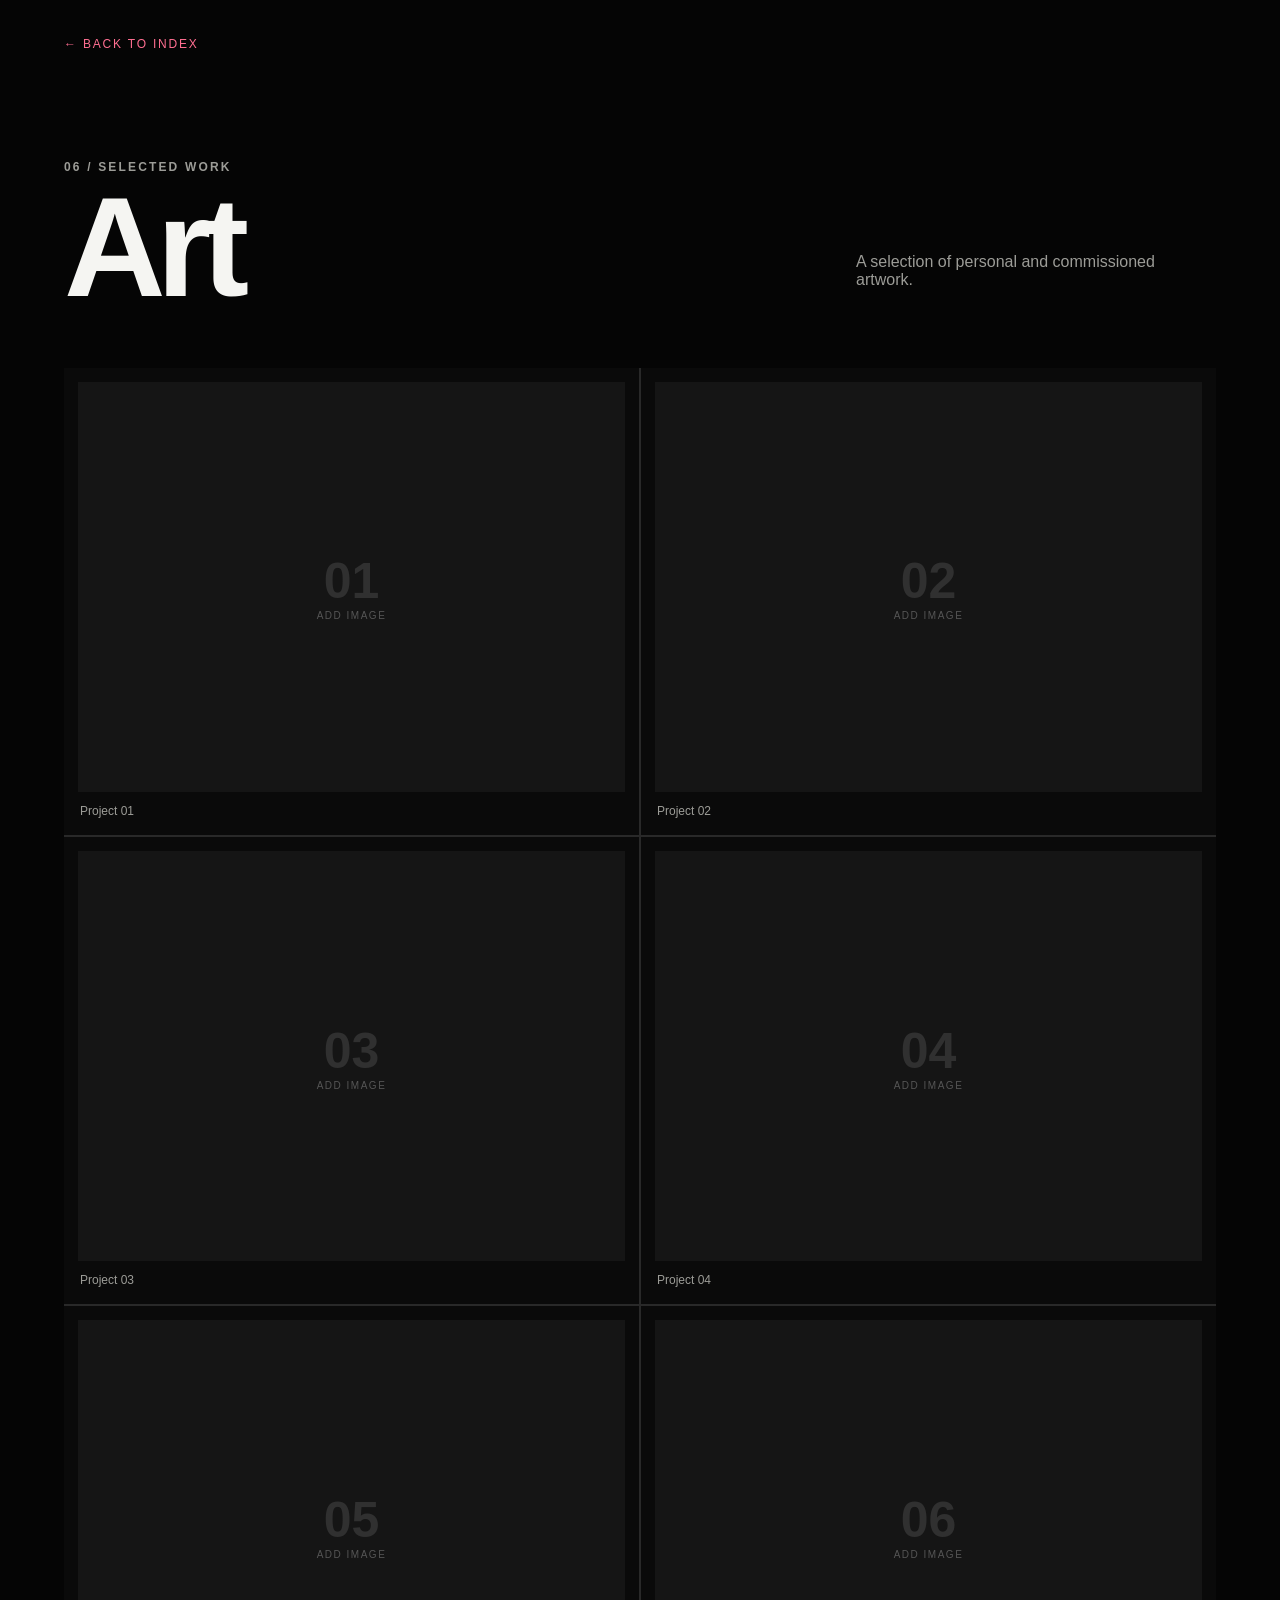
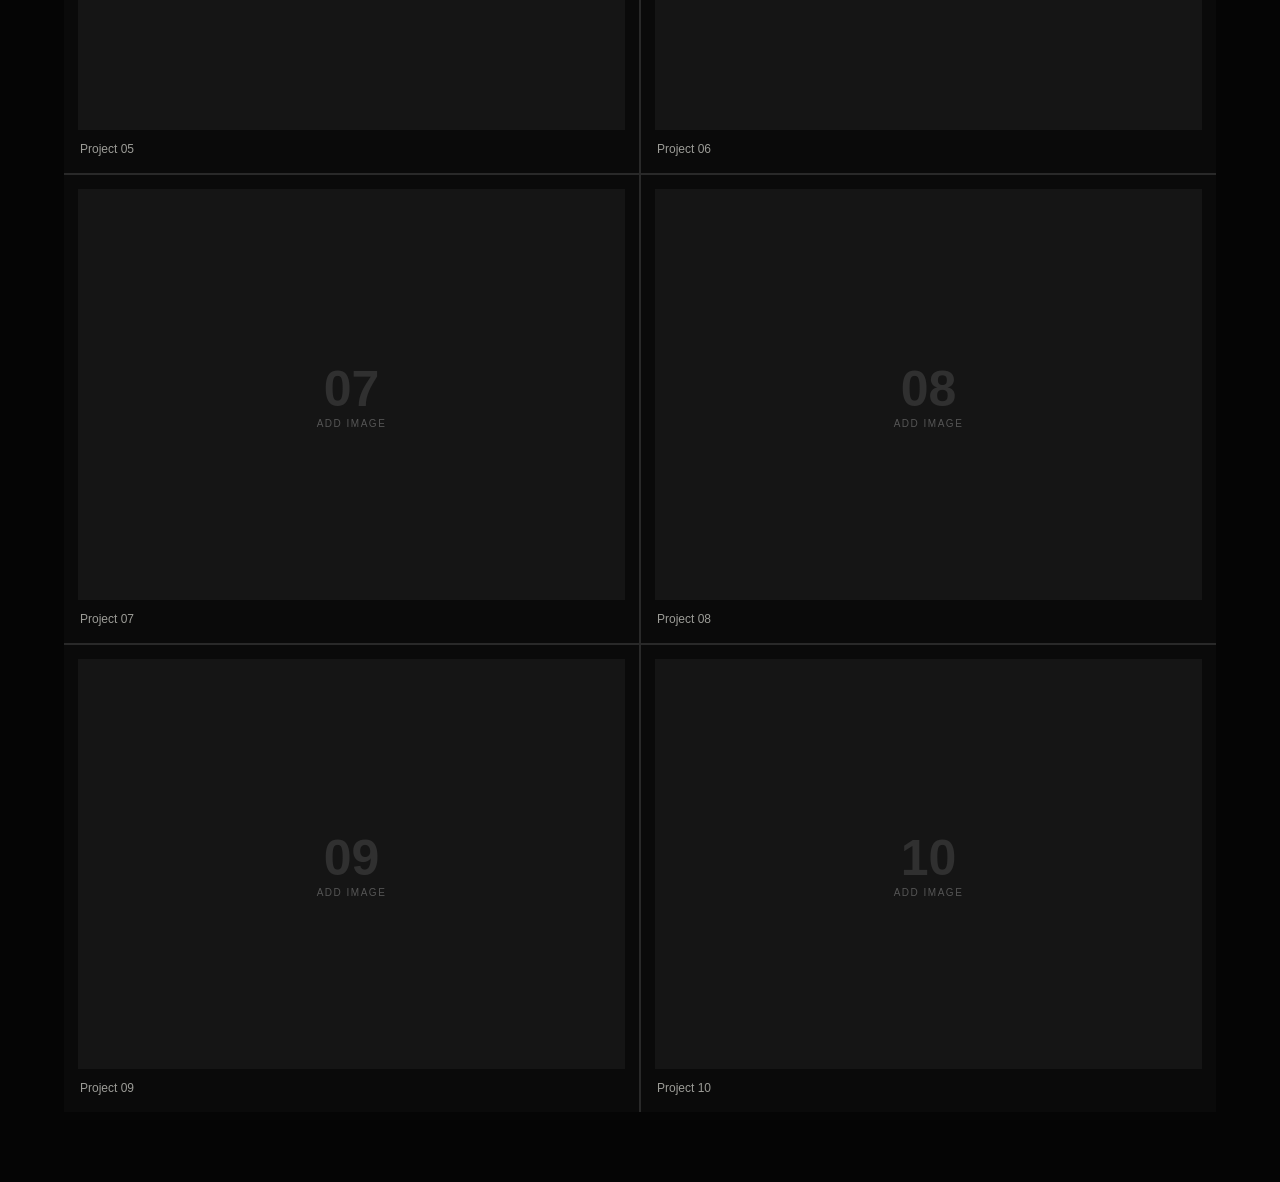
==== art.html @ d34568aa "Initial portfolio structure" ====
<!doctype html><html lang="en"><head><meta charset="UTF-8"><meta name="viewport" content="width=device-width,initial-scale=1.0"><title>Art — Lana Othman</title><link rel="stylesheet" href="../style.css"><style>:root{--accent:#ff6f91}.work-page{padding:34px var(--page-pad) 70px}.back{color:var(--accent);font-size:12px;letter-spacing:.15em;text-transform:uppercase}.title{padding:12vh 0 7vh;display:flex;justify-content:space-between;gap:30px;align-items:end}.title h1{font-size:clamp(60px,11vw,150px);line-height:.8}.title p{max-width:360px;color:var(--muted)}.gallery{display:grid;grid-template-columns:repeat(2,1fr);gap:2px;background:var(--line)}figure{margin:0;background:#0a0a0a;padding:14px}.placeholder{aspect-ratio:4/3;background:#151515;display:flex;align-items:center;justify-content:center;flex-direction:column;color:#555}.placeholder span{font-size:50px;font-weight:800;color:#303030}.placeholder small{letter-spacing:.15em;font-size:10px}figcaption{padding:12px 2px 3px;font-size:12px;color:var(--muted)}@media(max-width:700px){.title{display:block}.gallery{grid-template-columns:1fr}}</style></head><body><main class="work-page"><a class="back" href="../index.html">← Back to index</a><div class="title"><div><p class="eyebrow">06 / SELECTED WORK</p><h1>Art</h1></div><p>A selection of personal and commissioned artwork.</p></div><section class="gallery"><figure><div class="placeholder"><span>01</span><small>ADD IMAGE</small></div><figcaption>Project 01</figcaption></figure>
<figure><div class="placeholder"><span>02</span><small>ADD IMAGE</small></div><figcaption>Project 02</figcaption></figure>
<figure><div class="placeholder"><span>03</span><small>ADD IMAGE</small></div><figcaption>Project 03</figcaption></figure>
<figure><div class="placeholder"><span>04</span><small>ADD IMAGE</small></div><figcaption>Project 04</figcaption></figure>
<figure><div class="placeholder"><span>05</span><small>ADD IMAGE</small></div><figcaption>Project 05</figcaption></figure>
<figure><div class="placeholder"><span>06</span><small>ADD IMAGE</small></div><figcaption>Project 06</figcaption></figure>
<figure><div class="placeholder"><span>07</span><small>ADD IMAGE</small></div><figcaption>Project 07</figcaption></figure>
<figure><div class="placeholder"><span>08</span><small>ADD IMAGE</small></div><figcaption>Project 08</figcaption></figure>
<figure><div class="placeholder"><span>09</span><small>ADD IMAGE</small></div><figcaption>Project 09</figcaption></figure>
<figure><div class="placeholder"><span>10</span><small>ADD IMAGE</small></div><figcaption>Project 10</figcaption></figure></section></main></body></html>
---- style.css ----
@font-face {
  font-family: "Acumin";
  src: local("Acumin Variable Concept");
  font-style: normal;
  font-weight: 100 900;
}
:root {
  --bg: #050505;
  --fg: #f5f5f2;
  --muted: #9c9c97;
  --line: #292929;
  --accent: #b7e600;
  --page-pad: clamp(24px, 5vw, 84px);
}
* { box-sizing: border-box; }
html { scroll-behavior: smooth; }
body {
  margin: 0;
  background: var(--bg);
  color: var(--fg);
  font-family: "Acumin", "Inter", Arial, sans-serif;
  font-weight: 400;
}
a { color: inherit; text-decoration: none; }
.page {
  min-height: 100vh;
  padding: 34px var(--page-pad) 64px;
  border-bottom: 1px solid var(--line);
}
.topline {
  display:flex; justify-content:space-between; gap:20px;
  font-size:11px; letter-spacing:.16em; color:var(--muted);
  text-transform:uppercase;
  border-bottom:1px solid var(--line); padding-bottom:14px;
}
.profile-hero {
  min-height: 46vh; display:flex; align-items:flex-end;
  justify-content:space-between; gap:40px; padding:10vh 0 7vh;
}
.eyebrow {
  margin:0 0 18px; text-transform:uppercase; letter-spacing:.18em;
  font-size:12px; color:var(--accent); font-weight:600;
}
h1,h2,h3,p { margin-top:0; }
h1 {
  font-size:clamp(72px, 13vw, 190px);
  line-height:.78; letter-spacing:-.065em; margin:0;
  font-weight:850;
}
h1 span { font-weight:300; }
.hero-note { width:min(320px,100%); font-size:18px; line-height:1.15; }
.hero-note a { display:inline-block; margin-top:30px; color:var(--accent); font-weight:700; font-size:12px; letter-spacing:.15em; }
.profile-grid {
  display:grid; grid-template-columns:1.5fr 1fr; gap:10vw;
  border-top:1px solid var(--line); padding:34px 0 70px;
}
.profile-grid h2 { font-size:12px; letter-spacing:.15em; text-transform:uppercase; color:var(--muted); }
.bio p { max-width:700px; font-size:clamp(20px,2.3vw,32px); line-height:1.05; letter-spacing:-.025em; }
.contact p { margin:0 0 8px; color:#ddd; }
.contact a:hover { color:var(--accent); }
.experience { border-top:1px solid var(--line); padding-top:24px; }
.section-label { color:var(--muted); font-size:11px; letter-spacing:.16em; margin-bottom:22px; }
.experience-list article {
  display:grid; grid-template-columns:1fr 1.4fr 2fr; gap:20px;
  padding:17px 0; border-top:1px solid var(--line); align-items:baseline;
}
.experience-list span,.experience-list em { color:var(--muted); font-size:14px; font-style:normal; }
.experience-list strong { font-size:clamp(18px,2vw,26px); font-weight:650; }
.skills-row {
  display:grid; grid-template-columns:repeat(3,1fr); gap:30px;
  margin-top:70px; padding-top:25px; border-top:1px solid var(--line);
}
.skills-row h3 { font-size:11px; text-transform:uppercase; letter-spacing:.16em; color:var(--muted); }
.skills-row p { font-size:15px; line-height:1.45; }
.work-intro { padding:10vh 0 7vh; display:grid; grid-template-columns:1fr 1fr; gap:30px; }
.work-intro h2 { font-size:clamp(52px,8vw,120px); line-height:.82; letter-spacing:-.06em; margin:0; }
.intro-copy { max-width:350px; color:var(--muted); line-height:1.3; align-self:end; }
.category-grid { display:grid; grid-template-columns:repeat(2,1fr); gap:2px; background:var(--line); }
.category {
  min-height:280px; padding:25px; background:#090909; display:flex; flex-direction:column;
  justify-content:space-between; transition:.25s ease; border-left:3px solid transparent;
}
.category:hover { background:#111; border-left-color:var(--accent); transform:translateY(-2px); }
.category span,.category small { color:var(--muted); font-size:11px; letter-spacing:.12em; text-transform:uppercase; }
.category strong { font-size:clamp(38px,5vw,78px); letter-spacing:-.055em; line-height:.8; font-weight:800; }
.cat-branding { --accent:#b7e600; }
.cat-social { --accent:#e6a8ff; }
.cat-packaging { --accent:#ff9e67; }
.cat-print { --accent:#72d8ff; }
.cat-logo { --accent:#ffffff; }
.cat-art { --accent:#ff6f91; }
.credentials-grid { display:grid; grid-template-columns:1fr 1.2fr; gap:10vw; padding:12vh 0; }
.credentials h2 { font-size:clamp(56px,8vw,120px); line-height:.8; letter-spacing:-.06em; }
.credentials p { font-size:18px; line-height:1.35; }
.muted { color:var(--muted); }
.credentials ul { list-style:none; padding:0; margin:0; }
.credentials li { padding:17px 0; border-top:1px solid var(--line); line-height:1.3; }
.credentials li span { display:inline-block; width:70px; color:var(--muted); font-size:12px; }
@media (max-width: 760px) {
  .profile-hero,.work-intro,.credentials-grid { grid-template-columns:1fr; display:grid; }
  .profile-hero { align-items:start; }
  .profile-grid,.skills-row { grid-template-columns:1fr; gap:35px; }
  .experience-list article { grid-template-columns:1fr; gap:5px; }
  .category-grid { grid-template-columns:1fr; }
}
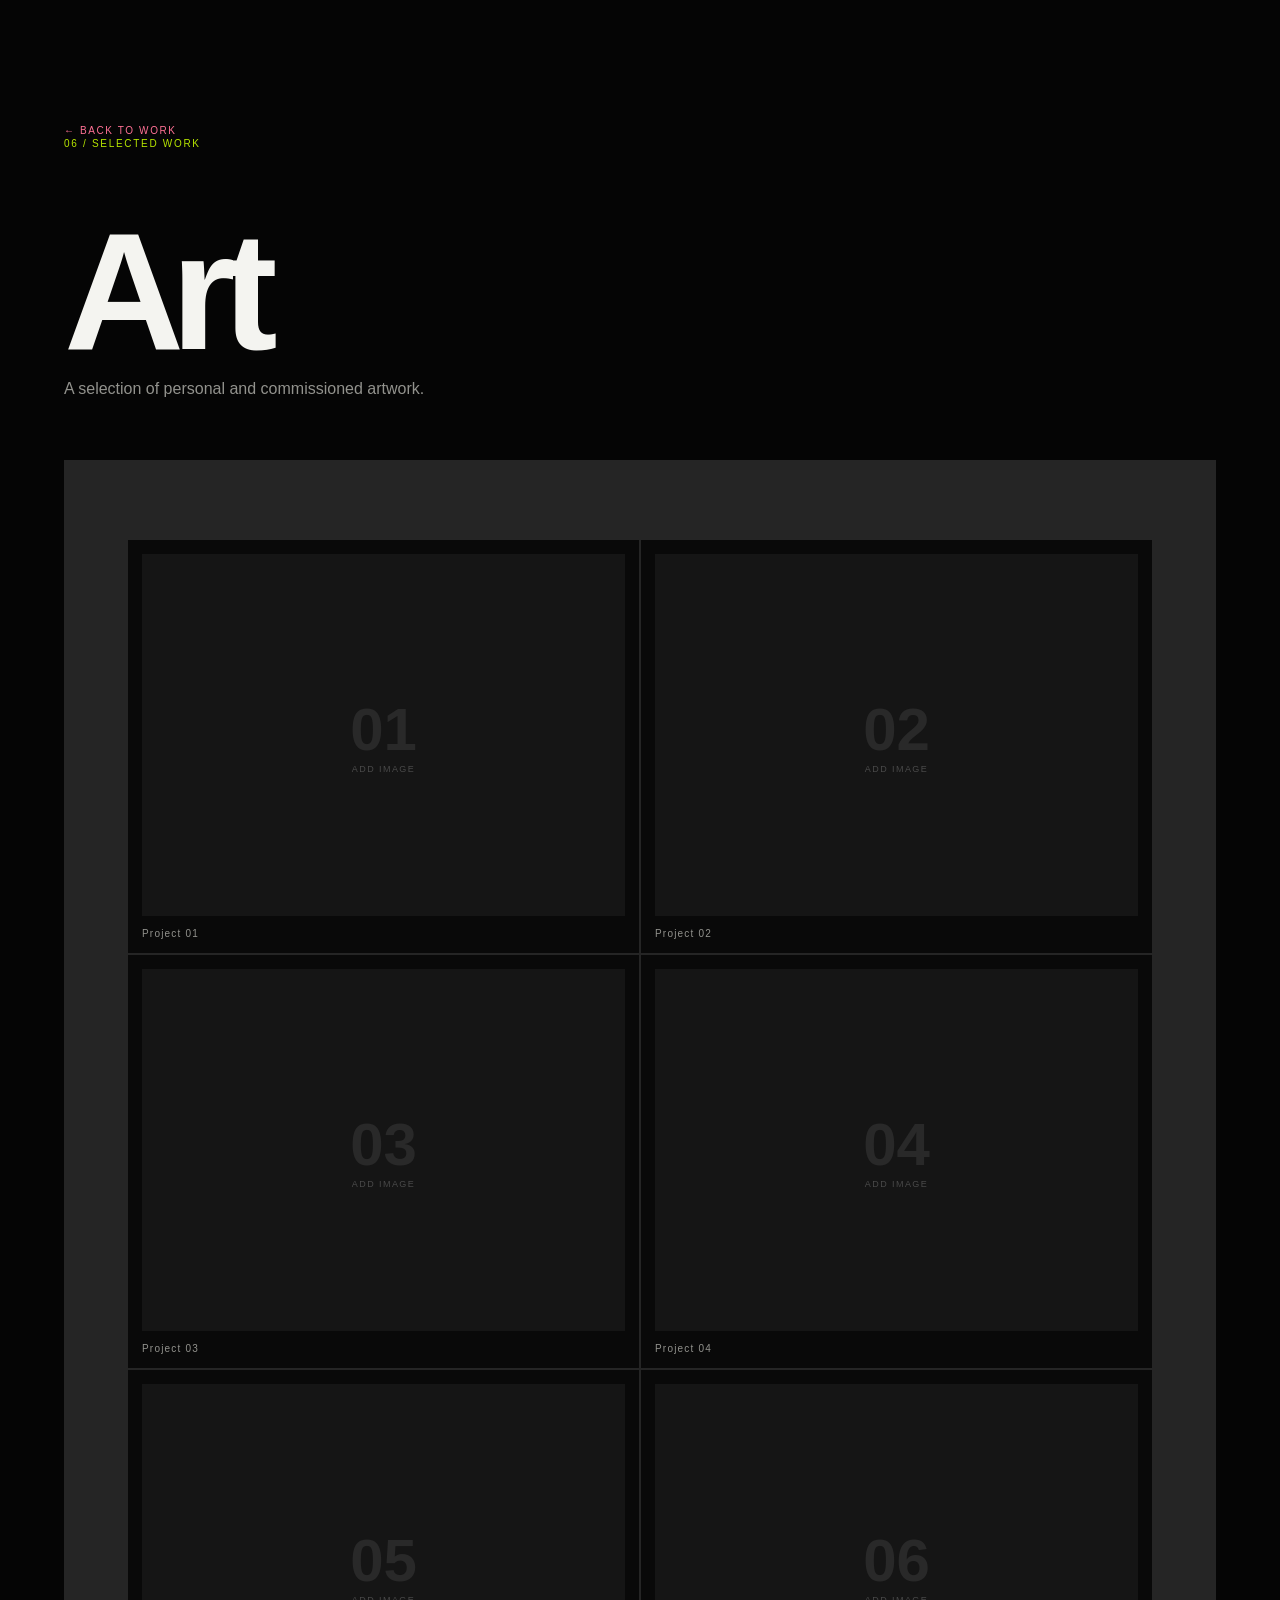
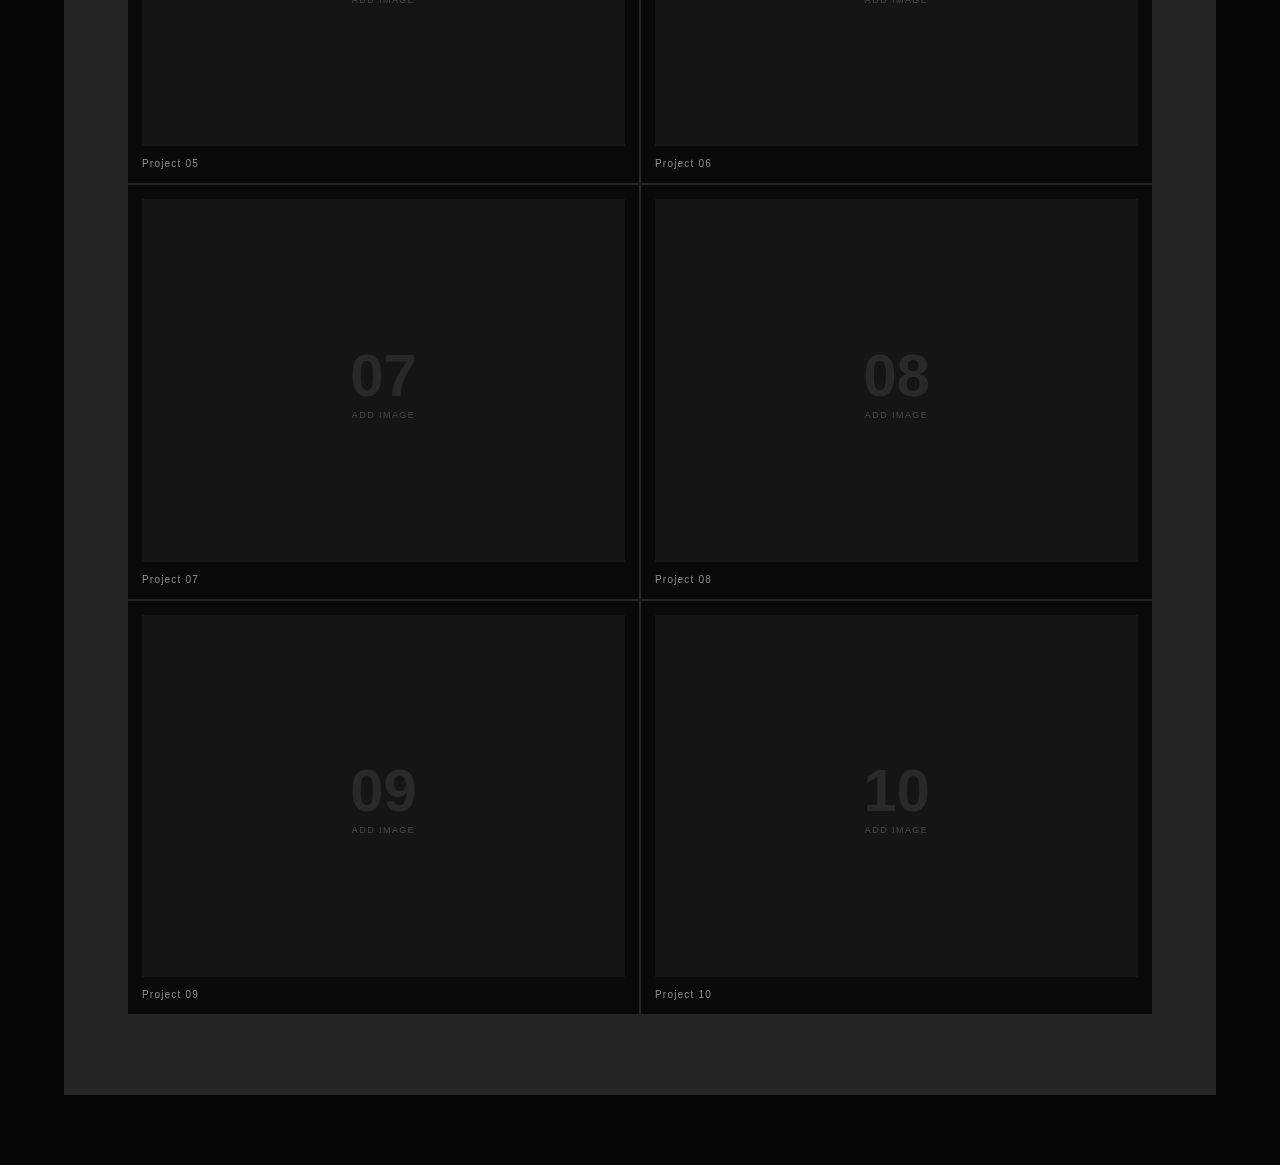
==== commit 6032fc2a: "Update portfolio design" ====
--- a/art.html
+++ b/art.html
@@ -1,10 +1,3 @@
-<!doctype html><html lang="en"><head><meta charset="UTF-8"><meta name="viewport" content="width=device-width,initial-scale=1.0"><title>Art — Lana Othman</title><link rel="stylesheet" href="../style.css"><style>:root{--accent:#ff6f91}.work-page{padding:34px var(--page-pad) 70px}.back{color:var(--accent);font-size:12px;letter-spacing:.15em;text-transform:uppercase}.title{padding:12vh 0 7vh;display:flex;justify-content:space-between;gap:30px;align-items:end}.title h1{font-size:clamp(60px,11vw,150px);line-height:.8}.title p{max-width:360px;color:var(--muted)}.gallery{display:grid;grid-template-columns:repeat(2,1fr);gap:2px;background:var(--line)}figure{margin:0;background:#0a0a0a;padding:14px}.placeholder{aspect-ratio:4/3;background:#151515;display:flex;align-items:center;justify-content:center;flex-direction:column;color:#555}.placeholder span{font-size:50px;font-weight:800;color:#303030}.placeholder small{letter-spacing:.15em;font-size:10px}figcaption{padding:12px 2px 3px;font-size:12px;color:var(--muted)}@media(max-width:700px){.title{display:block}.gallery{grid-template-columns:1fr}}</style></head><body><main class="work-page"><a class="back" href="../index.html">← Back to index</a><div class="title"><div><p class="eyebrow">06 / SELECTED WORK</p><h1>Art</h1></div><p>A selection of personal and commissioned artwork.</p></div><section class="gallery"><figure><div class="placeholder"><span>01</span><small>ADD IMAGE</small></div><figcaption>Project 01</figcaption></figure>
-<figure><div class="placeholder"><span>02</span><small>ADD IMAGE</small></div><figcaption>Project 02</figcaption></figure>
-<figure><div class="placeholder"><span>03</span><small>ADD IMAGE</small></div><figcaption>Project 03</figcaption></figure>
-<figure><div class="placeholder"><span>04</span><small>ADD IMAGE</small></div><figcaption>Project 04</figcaption></figure>
-<figure><div class="placeholder"><span>05</span><small>ADD IMAGE</small></div><figcaption>Project 05</figcaption></figure>
-<figure><div class="placeholder"><span>06</span><small>ADD IMAGE</small></div><figcaption>Project 06</figcaption></figure>
-<figure><div class="placeholder"><span>07</span><small>ADD IMAGE</small></div><figcaption>Project 07</figcaption></figure>
-<figure><div class="placeholder"><span>08</span><small>ADD IMAGE</small></div><figcaption>Project 08</figcaption></figure>
-<figure><div class="placeholder"><span>09</span><small>ADD IMAGE</small></div><figcaption>Project 09</figcaption></figure>
-<figure><div class="placeholder"><span>10</span><small>ADD IMAGE</small></div><figcaption>Project 10</figcaption></figure></section></main></body></html>+<!doctype html><html><head><meta charset="utf-8"><meta name="viewport" content="width=device-width,initial-scale=1"><title>Art — Lana Othman</title><link rel="stylesheet" href="../style.css"><style>
+.sub{padding:120px var(--pad) 70px}.back{color:#ff7195;font-size:10px;letter-spacing:.16em;text-transform:uppercase}.sub h1{font-size:clamp(70px,13vw,180px);line-height:.75;letter-spacing:-.08em;margin:80px 0 25px}.sub>p{max-width:430px;color:var(--muted);font-size:16px;line-height:1.3}.gallery{display:grid;grid-template-columns:repeat(2,1fr);gap:2px;background:var(--line);margin-top:60px}figure{margin:0;background:#090909;padding:14px}.ph{aspect-ratio:4/3;background:#151515;display:flex;align-items:center;justify-content:center;flex-direction:column;color:#4a4a4a}.ph b{font-size:60px;color:#292929}.ph span{font-size:9px;letter-spacing:.16em}figcaption{padding-top:12px;color:var(--muted);font-size:10px;letter-spacing:.12em}@media(max-width:700px){.gallery{grid-template-columns:1fr}}
+</style></head><body><main class="sub"><a class="back" href="../index.html">← Back to work</a><div class="section-no">06 / SELECTED WORK</div><h1>Art</h1><p>A selection of personal and commissioned artwork.</p><section class="gallery"><figure><div class="ph"><b>01</b><span>ADD IMAGE</span></div><figcaption>Project 01</figcaption></figure><figure><div class="ph"><b>02</b><span>ADD IMAGE</span></div><figcaption>Project 02</figcaption></figure><figure><div class="ph"><b>03</b><span>ADD IMAGE</span></div><figcaption>Project 03</figcaption></figure><figure><div class="ph"><b>04</b><span>ADD IMAGE</span></div><figcaption>Project 04</figcaption></figure><figure><div class="ph"><b>05</b><span>ADD IMAGE</span></div><figcaption>Project 05</figcaption></figure><figure><div class="ph"><b>06</b><span>ADD IMAGE</span></div><figcaption>Project 06</figcaption></figure><figure><div class="ph"><b>07</b><span>ADD IMAGE</span></div><figcaption>Project 07</figcaption></figure><figure><div class="ph"><b>08</b><span>ADD IMAGE</span></div><figcaption>Project 08</figcaption></figure><figure><div class="ph"><b>09</b><span>ADD IMAGE</span></div><figcaption>Project 09</figcaption></figure><figure><div class="ph"><b>10</b><span>ADD IMAGE</span></div><figcaption>Project 10</figcaption></figure></section></main></body></html>
--- a/style.css
+++ b/style.css
@@ -1,105 +1,19 @@
-@font-face {
-  font-family: "Acumin";
-  src: local("Acumin Variable Concept");
-  font-style: normal;
-  font-weight: 100 900;
-}
-:root {
-  --bg: #050505;
-  --fg: #f5f5f2;
-  --muted: #9c9c97;
-  --line: #292929;
-  --accent: #b7e600;
-  --page-pad: clamp(24px, 5vw, 84px);
-}
-* { box-sizing: border-box; }
-html { scroll-behavior: smooth; }
-body {
-  margin: 0;
-  background: var(--bg);
-  color: var(--fg);
-  font-family: "Acumin", "Inter", Arial, sans-serif;
-  font-weight: 400;
-}
-a { color: inherit; text-decoration: none; }
-.page {
-  min-height: 100vh;
-  padding: 34px var(--page-pad) 64px;
-  border-bottom: 1px solid var(--line);
-}
-.topline {
-  display:flex; justify-content:space-between; gap:20px;
-  font-size:11px; letter-spacing:.16em; color:var(--muted);
-  text-transform:uppercase;
-  border-bottom:1px solid var(--line); padding-bottom:14px;
-}
-.profile-hero {
-  min-height: 46vh; display:flex; align-items:flex-end;
-  justify-content:space-between; gap:40px; padding:10vh 0 7vh;
-}
-.eyebrow {
-  margin:0 0 18px; text-transform:uppercase; letter-spacing:.18em;
-  font-size:12px; color:var(--accent); font-weight:600;
-}
-h1,h2,h3,p { margin-top:0; }
-h1 {
-  font-size:clamp(72px, 13vw, 190px);
-  line-height:.78; letter-spacing:-.065em; margin:0;
-  font-weight:850;
-}
-h1 span { font-weight:300; }
-.hero-note { width:min(320px,100%); font-size:18px; line-height:1.15; }
-.hero-note a { display:inline-block; margin-top:30px; color:var(--accent); font-weight:700; font-size:12px; letter-spacing:.15em; }
-.profile-grid {
-  display:grid; grid-template-columns:1.5fr 1fr; gap:10vw;
-  border-top:1px solid var(--line); padding:34px 0 70px;
-}
-.profile-grid h2 { font-size:12px; letter-spacing:.15em; text-transform:uppercase; color:var(--muted); }
-.bio p { max-width:700px; font-size:clamp(20px,2.3vw,32px); line-height:1.05; letter-spacing:-.025em; }
-.contact p { margin:0 0 8px; color:#ddd; }
-.contact a:hover { color:var(--accent); }
-.experience { border-top:1px solid var(--line); padding-top:24px; }
-.section-label { color:var(--muted); font-size:11px; letter-spacing:.16em; margin-bottom:22px; }
-.experience-list article {
-  display:grid; grid-template-columns:1fr 1.4fr 2fr; gap:20px;
-  padding:17px 0; border-top:1px solid var(--line); align-items:baseline;
-}
-.experience-list span,.experience-list em { color:var(--muted); font-size:14px; font-style:normal; }
-.experience-list strong { font-size:clamp(18px,2vw,26px); font-weight:650; }
-.skills-row {
-  display:grid; grid-template-columns:repeat(3,1fr); gap:30px;
-  margin-top:70px; padding-top:25px; border-top:1px solid var(--line);
-}
-.skills-row h3 { font-size:11px; text-transform:uppercase; letter-spacing:.16em; color:var(--muted); }
-.skills-row p { font-size:15px; line-height:1.45; }
-.work-intro { padding:10vh 0 7vh; display:grid; grid-template-columns:1fr 1fr; gap:30px; }
-.work-intro h2 { font-size:clamp(52px,8vw,120px); line-height:.82; letter-spacing:-.06em; margin:0; }
-.intro-copy { max-width:350px; color:var(--muted); line-height:1.3; align-self:end; }
-.category-grid { display:grid; grid-template-columns:repeat(2,1fr); gap:2px; background:var(--line); }
-.category {
-  min-height:280px; padding:25px; background:#090909; display:flex; flex-direction:column;
-  justify-content:space-between; transition:.25s ease; border-left:3px solid transparent;
-}
-.category:hover { background:#111; border-left-color:var(--accent); transform:translateY(-2px); }
-.category span,.category small { color:var(--muted); font-size:11px; letter-spacing:.12em; text-transform:uppercase; }
-.category strong { font-size:clamp(38px,5vw,78px); letter-spacing:-.055em; line-height:.8; font-weight:800; }
-.cat-branding { --accent:#b7e600; }
-.cat-social { --accent:#e6a8ff; }
-.cat-packaging { --accent:#ff9e67; }
-.cat-print { --accent:#72d8ff; }
-.cat-logo { --accent:#ffffff; }
-.cat-art { --accent:#ff6f91; }
-.credentials-grid { display:grid; grid-template-columns:1fr 1.2fr; gap:10vw; padding:12vh 0; }
-.credentials h2 { font-size:clamp(56px,8vw,120px); line-height:.8; letter-spacing:-.06em; }
-.credentials p { font-size:18px; line-height:1.35; }
-.muted { color:var(--muted); }
-.credentials ul { list-style:none; padding:0; margin:0; }
-.credentials li { padding:17px 0; border-top:1px solid var(--line); line-height:1.3; }
-.credentials li span { display:inline-block; width:70px; color:var(--muted); font-size:12px; }
-@media (max-width: 760px) {
-  .profile-hero,.work-intro,.credentials-grid { grid-template-columns:1fr; display:grid; }
-  .profile-hero { align-items:start; }
-  .profile-grid,.skills-row { grid-template-columns:1fr; gap:35px; }
-  .experience-list article { grid-template-columns:1fr; gap:5px; }
-  .category-grid { grid-template-columns:1fr; }
-}
+@font-face{font-family:Acumin;src:local("Acumin Variable Concept");font-weight:100 900}
+:root{--bg:#050505;--fg:#f4f4f0;--muted:#92928d;--line:#252525;--lime:#b7e600;--pad:clamp(22px,5vw,78px)}
+*{box-sizing:border-box}html{scroll-behavior:smooth}body{margin:0;background:var(--bg);color:var(--fg);font-family:Acumin,Inter,Arial,sans-serif}a{color:inherit;text-decoration:none}
+section{padding:80px var(--pad);border-bottom:1px solid var(--line)}.nav{position:fixed;z-index:10;top:0;left:0;right:0;padding:18px var(--pad);display:flex;justify-content:space-between;align-items:center;background:rgba(5,5,5,.82);backdrop-filter:blur(12px);border-bottom:1px solid #202020}
+.logo{font-weight:900;font-size:22px;letter-spacing:-.08em}.logo span{font-size:8px;color:var(--lime);margin-left:3px}.nav nav{display:flex;gap:30px;text-transform:uppercase;font-size:10px;letter-spacing:.16em;color:#bbb}.nav nav a:hover,.nav-behance:hover{color:var(--lime)}.nav-behance{text-transform:uppercase;font-size:10px;letter-spacing:.16em}
+.hero{min-height:100vh;padding-top:110px;display:flex;flex-direction:column;justify-content:space-between}.hero-meta{display:flex;justify-content:space-between;font-size:10px;letter-spacing:.16em;color:var(--muted)}
+.kicker,.section-no{font-size:10px;letter-spacing:.17em;text-transform:uppercase;color:var(--lime)}.hero-title{padding:8vh 0}.hero h1{font-size:clamp(86px,17vw,250px);line-height:.72;letter-spacing:-.08em;margin:0;font-weight:850}.hero h1 i,.work h2 i,.about h2 i,.contact h2 i{font-weight:250;font-style:normal}
+.hero-bottom{display:grid;grid-template-columns:1.5fr 1fr 1fr;gap:30px;border-top:1px solid var(--line);padding-top:18px;font-size:13px;line-height:1.25}.hero-bottom p{margin:0}.hero-place{color:#ddd}.hero-place span{color:var(--muted)}.scroll{color:var(--muted);text-align:right}
+.statement{display:grid;grid-template-columns:1fr 2.6fr 1fr;gap:30px}.statement-copy h2{font-size:clamp(36px,5vw,72px);line-height:.9;letter-spacing:-.055em;margin:0 0 40px}.statement-copy p{max-width:520px;color:var(--muted);font-size:17px;line-height:1.35}.stats{align-self:end}.stats div{border-top:1px solid var(--line);padding:15px 0;display:flex;flex-direction:column}.stats b{font-size:34px;line-height:1}.stats span{font-size:10px;text-transform:uppercase;letter-spacing:.14em;color:var(--muted);margin-top:6px}
+.section-head{display:flex;justify-content:space-between;align-items:end;margin-bottom:55px}.section-head h2{font-size:clamp(72px,10vw,150px);line-height:.75;letter-spacing:-.075em;margin:22px 0 0}.section-head>p{max-width:280px;color:var(--muted);line-height:1.3}
+.work-grid{display:grid;grid-template-columns:1.25fr .75fr;gap:2px;background:var(--line)}.tile{min-height:390px;padding:22px;background:#090909;display:flex;flex-direction:column;justify-content:space-between;border-left:3px solid transparent;transition:.3s ease}.tile:nth-child(2){min-height:500px}.tile:nth-child(3){min-height:340px}.tile:nth-child(4){min-height:460px}.tile:nth-child(5){min-height:360px}.tile:nth-child(6){min-height:440px}.tile:hover{background:#111;border-left-color:var(--accent,var(--lime));transform:translateY(-3px)}
+.tile>span,.tile small{font-size:10px;letter-spacing:.16em;color:var(--muted)}.tile h3{font-size:clamp(45px,6vw,90px);line-height:.78;letter-spacing:-.065em;margin:10px 0 0}.tile b{align-self:flex-end;font-size:25px;font-weight:300}
+.branding{--accent:#b7e600}.social{--accent:#dca6ff}.packaging{--accent:#ff9c66}.print{--accent:#71d7ff}.logo{--accent:#fff}.art{--accent:#ff7195}
+.about-grid{display:grid;grid-template-columns:1.5fr 1fr;gap:10vw;padding-top:55px}.about h2{font-size:clamp(60px,9vw,130px);line-height:.78;letter-spacing:-.075em;margin:0}.about-copy{align-self:end;max-width:450px}.about-copy p{font-size:20px;line-height:1.2}.about-copy a{display:inline-block;margin-top:20px;color:var(--lime);font-size:11px;letter-spacing:.16em}
+.experience-list article{display:grid;grid-template-columns:1fr 1.1fr 2fr;gap:20px;padding:18px 0;border-top:1px solid var(--line);align-items:baseline}.experience-list span,.experience-list em{font-size:12px;color:var(--muted);font-style:normal}.experience-list strong{font-size:24px;font-weight:650}
+.skill-grid{display:grid;grid-template-columns:repeat(3,1fr);gap:2px;background:var(--line);margin-top:45px}.skill-grid>div{background:#090909;padding:28px;min-height:250px}.skill-grid h3,.edu-grid h3{font-size:10px;letter-spacing:.16em;text-transform:uppercase;color:var(--muted)}.skill-grid p{font-size:19px;line-height:1.35}
+.edu-grid{display:grid;grid-template-columns:1fr 1.2fr;gap:10vw;margin-top:50px}.edu-grid h2{font-size:clamp(55px,8vw,110px);line-height:.8;letter-spacing:-.07em;margin:0 0 30px}.edu-grid p{font-size:18px}.muted{color:var(--muted)}.edu-grid ul{list-style:none;padding:0;margin:0}.edu-grid li{padding:14px 0;border-top:1px solid var(--line);font-size:15px}.edu-grid li span{display:inline-block;width:60px;color:var(--muted);font-size:11px}
+.contact{padding-top:120px;padding-bottom:100px}.contact h2{font-size:clamp(70px,13vw,190px);line-height:.72;letter-spacing:-.08em;margin:70px 0 100px}.contact-bottom{display:grid;grid-template-columns:repeat(4,1fr);gap:20px;border-top:1px solid var(--line);padding-top:20px}.contact-bottom span{display:block;color:var(--muted);font-size:9px;letter-spacing:.16em;margin-bottom:10px}.contact-bottom a,.contact-bottom p{font-size:14px;margin:0}.contact-bottom a:hover{color:var(--lime)}footer{padding:18px var(--pad);display:flex;justify-content:space-between;color:#666;font-size:9px;letter-spacing:.12em;text-transform:uppercase}
+@media(max-width:800px){.nav nav{display:none}.hero{min-height:90vh}.hero h1{font-size:25vw}.hero-bottom,.statement,.about-grid,.edu-grid{grid-template-columns:1fr}.scroll{text-align:left}.stats{margin-top:35px}.section-head{display:block}.section-head>p{margin-top:30px}.work-grid{grid-template-columns:1fr}.tile,.tile:nth-child(n){min-height:330px}.experience-list article{grid-template-columns:1fr;gap:5px}.skill-grid,.contact-bottom{grid-template-columns:1fr}.contact h2{margin:55px 0}.contact-bottom{gap:25px}footer{display:block;line-height:2}}
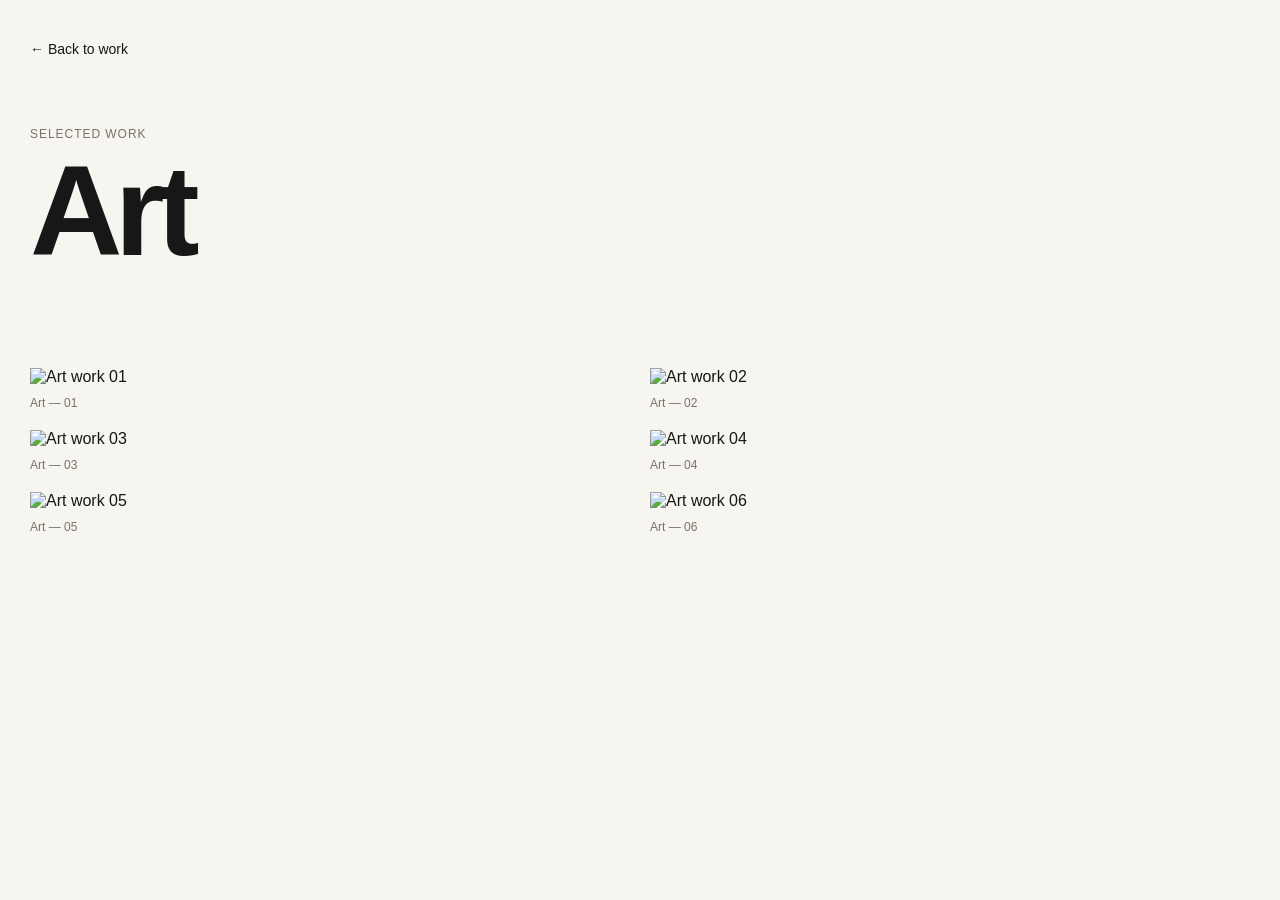
==== commit 26943fee: "Update art.html" ====
--- a/art.html
+++ b/art.html
@@ -1,3 +1,97 @@
-<!doctype html><html><head><meta charset="utf-8"><meta name="viewport" content="width=device-width,initial-scale=1"><title>Art — Lana Othman</title><link rel="stylesheet" href="../style.css"><style>
-.sub{padding:120px var(--pad) 70px}.back{color:#ff7195;font-size:10px;letter-spacing:.16em;text-transform:uppercase}.sub h1{font-size:clamp(70px,13vw,180px);line-height:.75;letter-spacing:-.08em;margin:80px 0 25px}.sub>p{max-width:430px;color:var(--muted);font-size:16px;line-height:1.3}.gallery{display:grid;grid-template-columns:repeat(2,1fr);gap:2px;background:var(--line);margin-top:60px}figure{margin:0;background:#090909;padding:14px}.ph{aspect-ratio:4/3;background:#151515;display:flex;align-items:center;justify-content:center;flex-direction:column;color:#4a4a4a}.ph b{font-size:60px;color:#292929}.ph span{font-size:9px;letter-spacing:.16em}figcaption{padding-top:12px;color:var(--muted);font-size:10px;letter-spacing:.12em}@media(max-width:700px){.gallery{grid-template-columns:1fr}}
-</style></head><body><main class="sub"><a class="back" href="../index.html">← Back to work</a><div class="section-no">06 / SELECTED WORK</div><h1>Art</h1><p>A selection of personal and commissioned artwork.</p><section class="gallery"><figure><div class="ph"><b>01</b><span>ADD IMAGE</span></div><figcaption>Project 01</figcaption></figure><figure><div class="ph"><b>02</b><span>ADD IMAGE</span></div><figcaption>Project 02</figcaption></figure><figure><div class="ph"><b>03</b><span>ADD IMAGE</span></div><figcaption>Project 03</figcaption></figure><figure><div class="ph"><b>04</b><span>ADD IMAGE</span></div><figcaption>Project 04</figcaption></figure><figure><div class="ph"><b>05</b><span>ADD IMAGE</span></div><figcaption>Project 05</figcaption></figure><figure><div class="ph"><b>06</b><span>ADD IMAGE</span></div><figcaption>Project 06</figcaption></figure><figure><div class="ph"><b>07</b><span>ADD IMAGE</span></div><figcaption>Project 07</figcaption></figure><figure><div class="ph"><b>08</b><span>ADD IMAGE</span></div><figcaption>Project 08</figcaption></figure><figure><div class="ph"><b>09</b><span>ADD IMAGE</span></div><figcaption>Project 09</figcaption></figure><figure><div class="ph"><b>10</b><span>ADD IMAGE</span></div><figcaption>Project 10</figcaption></figure></section></main></body></html>+<!DOCTYPE html>
+<html lang="en">
+<head>
+  <meta charset="UTF-8">
+  <meta name="viewport" content="width=device-width, initial-scale=1.0">
+  <title>Art — Lana Othman</title>
+
+  <style>
+    * { box-sizing: border-box; }
+
+    body {
+      margin: 0;
+      background: #f7f5ef;
+      color: #171717;
+      font-family: Arial, Helvetica, sans-serif;
+    }
+
+    .sub {
+      max-width: 1440px;
+      margin: auto;
+      padding: 40px 30px 100px;
+    }
+
+    .back {
+      display: inline-block;
+      margin-bottom: 70px;
+      color: #171717;
+      text-decoration: none;
+      font-size: 14px;
+    }
+
+    .section-no {
+      font-size: 12px;
+      color: #77736b;
+      margin-bottom: 12px;
+      letter-spacing: .08em;
+    }
+
+    h1 {
+      font-size: clamp(60px, 10vw, 150px);
+      line-height: .9;
+      margin: 0 0 100px;
+      letter-spacing: -.06em;
+    }
+
+    .gallery {
+      display: grid;
+      grid-template-columns: repeat(2, 1fr);
+      gap: 20px;
+    }
+
+    figure {
+      margin: 0;
+    }
+
+    figure img {
+      width: 100%;
+      display: block;
+    }
+
+    figcaption {
+      padding: 10px 0 0;
+      font-size: 12px;
+      color: #77736b;
+    }
+
+    @media (max-width: 700px) {
+      .sub { padding: 25px 18px 70px; }
+      .gallery { grid-template-columns: 1fr; }
+    }
+  </style>
+</head>
+
+<body>
+
+<main class="sub">
+
+<a class="back" href="index.html">← Back to work</a>
+
+<div class="section-no">SELECTED WORK</div>
+<h1>Art</h1>
+
+<div class="gallery">
+
+<figure><img src="images/art/art-01.jpg" alt="Art work 01"><figcaption>Art — 01</figcaption></figure>
+<figure><img src="images/art/art-02.jpg" alt="Art work 02"><figcaption>Art — 02</figcaption></figure>
+<figure><img src="images/art/art-03.jpg" alt="Art work 03"><figcaption>Art — 03</figcaption></figure>
+<figure><img src="images/art/art-04.jpg" alt="Art work 04"><figcaption>Art — 04</figcaption></figure>
+<figure><img src="images/art/art-05.jpg" alt="Art work 05"><figcaption>Art — 05</figcaption></figure>
+<figure><img src="images/art/art-06.jpg" alt="Art work 06"><figcaption>Art — 06</figcaption></figure>
+
+</div>
+
+</main>
+
+</body>
+</html>
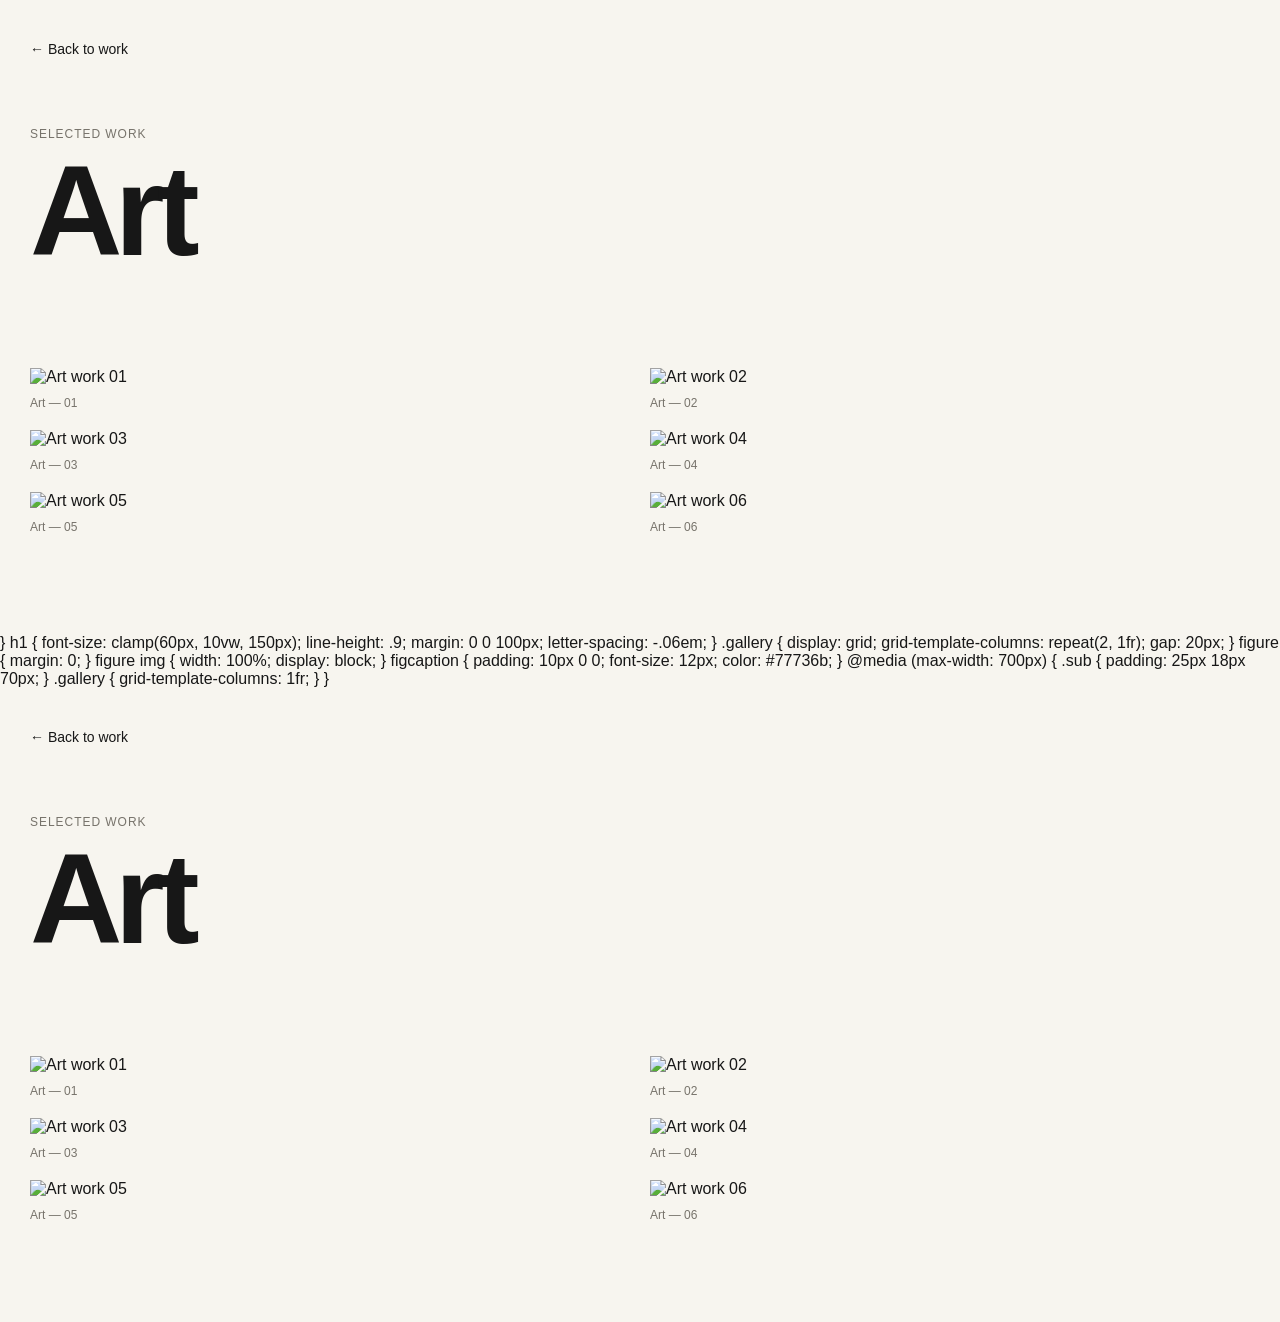
==== commit 51061b97: "Update art.html" ====
--- a/art.html
+++ b/art.html
@@ -94,4 +94,64 @@
 </main>
 
 </body>
+</html>    }
+
+    h1 {
+      font-size: clamp(60px, 10vw, 150px);
+      line-height: .9;
+      margin: 0 0 100px;
+      letter-spacing: -.06em;
+    }
+
+    .gallery {
+      display: grid;
+      grid-template-columns: repeat(2, 1fr);
+      gap: 20px;
+    }
+
+    figure {
+      margin: 0;
+    }
+
+    figure img {
+      width: 100%;
+      display: block;
+    }
+
+    figcaption {
+      padding: 10px 0 0;
+      font-size: 12px;
+      color: #77736b;
+    }
+
+    @media (max-width: 700px) {
+      .sub { padding: 25px 18px 70px; }
+      .gallery { grid-template-columns: 1fr; }
+    }
+  </style>
+</head>
+
+<body>
+
+<main class="sub">
+
+<a class="back" href="index.html">← Back to work</a>
+
+<div class="section-no">SELECTED WORK</div>
+<h1>Art</h1>
+
+<div class="gallery">
+
+<figure><img src="images/art/art-01.jpg" alt="Art work 01"><figcaption>Art — 01</figcaption></figure>
+<figure><img src="images/art/art-02.jpg" alt="Art work 02"><figcaption>Art — 02</figcaption></figure>
+<figure><img src="images/art/art-03.jpg" alt="Art work 03"><figcaption>Art — 03</figcaption></figure>
+<figure><img src="images/art/art-04.jpg" alt="Art work 04"><figcaption>Art — 04</figcaption></figure>
+<figure><img src="images/art/art-05.jpg" alt="Art work 05"><figcaption>Art — 05</figcaption></figure>
+<figure><img src="images/art/art-06.jpg" alt="Art work 06"><figcaption>Art — 06</figcaption></figure>
+
+</div>
+
+</main>
+
+</body>
 </html>
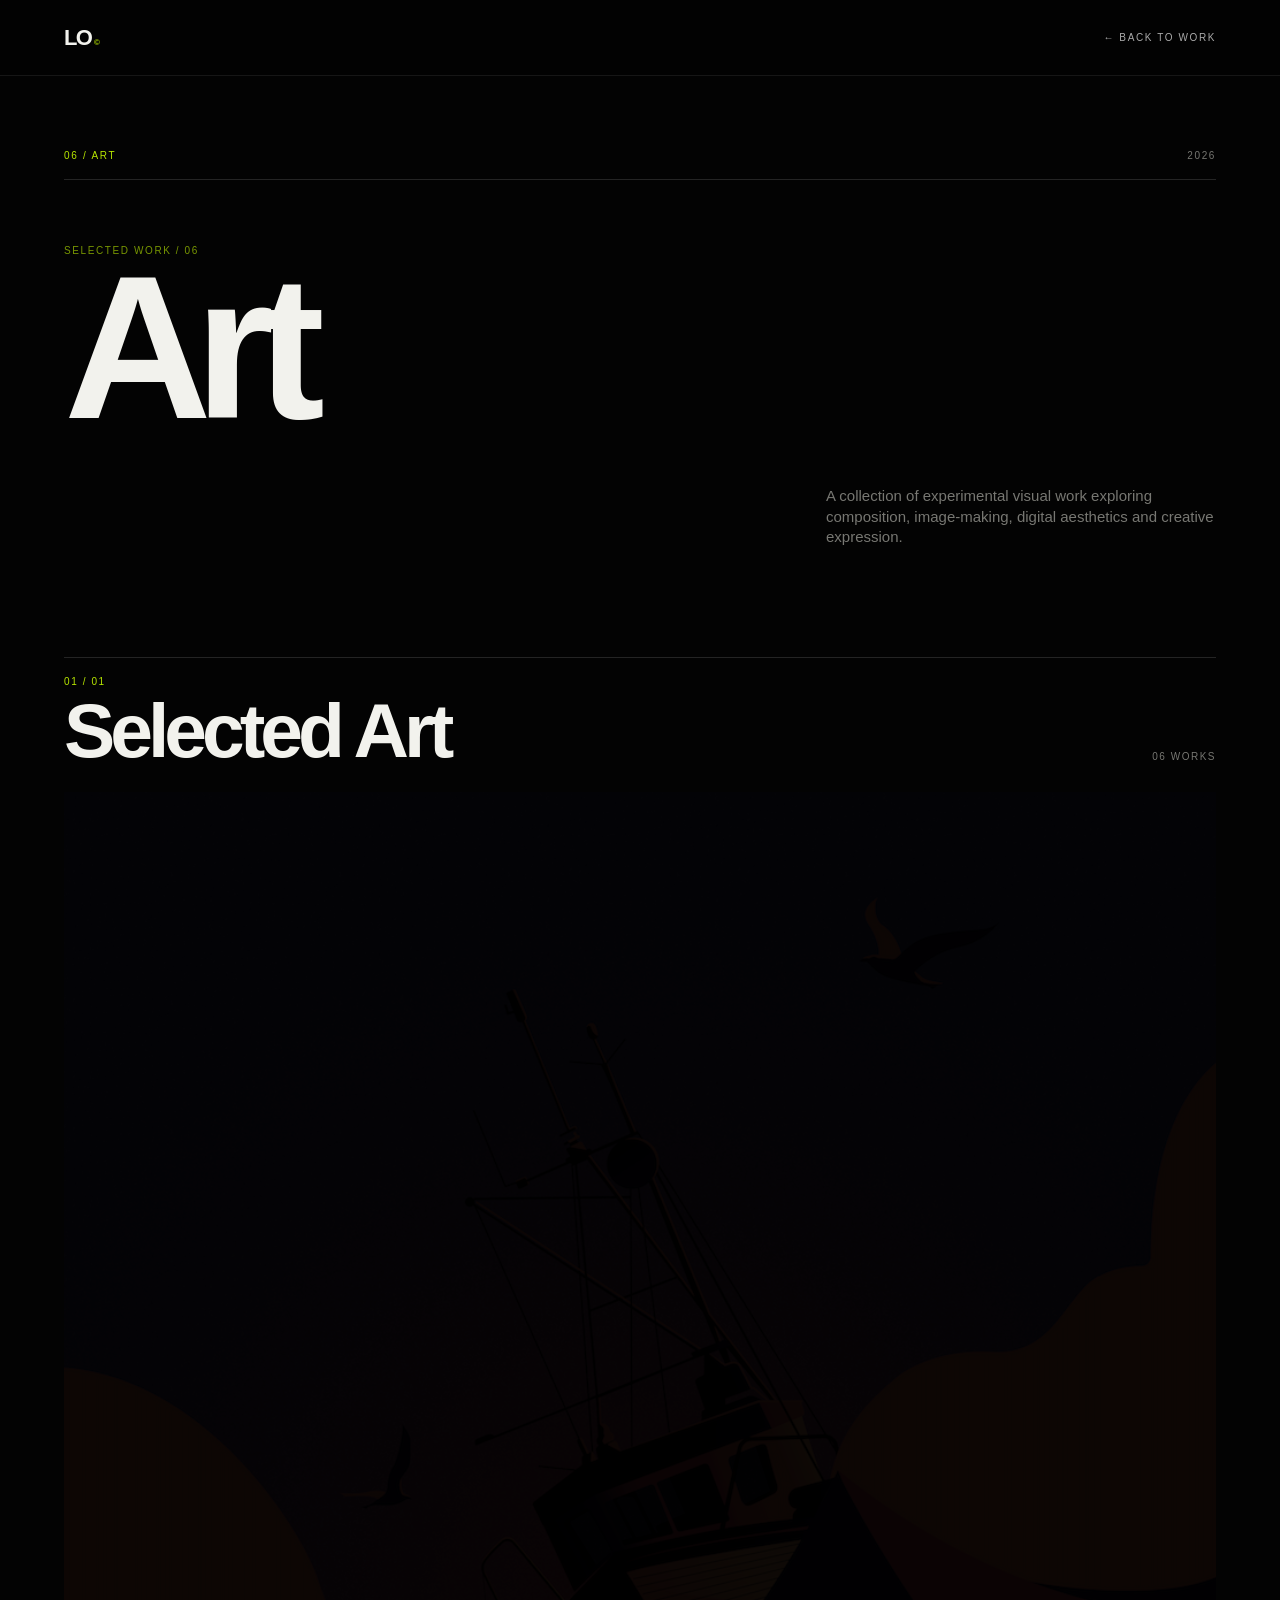
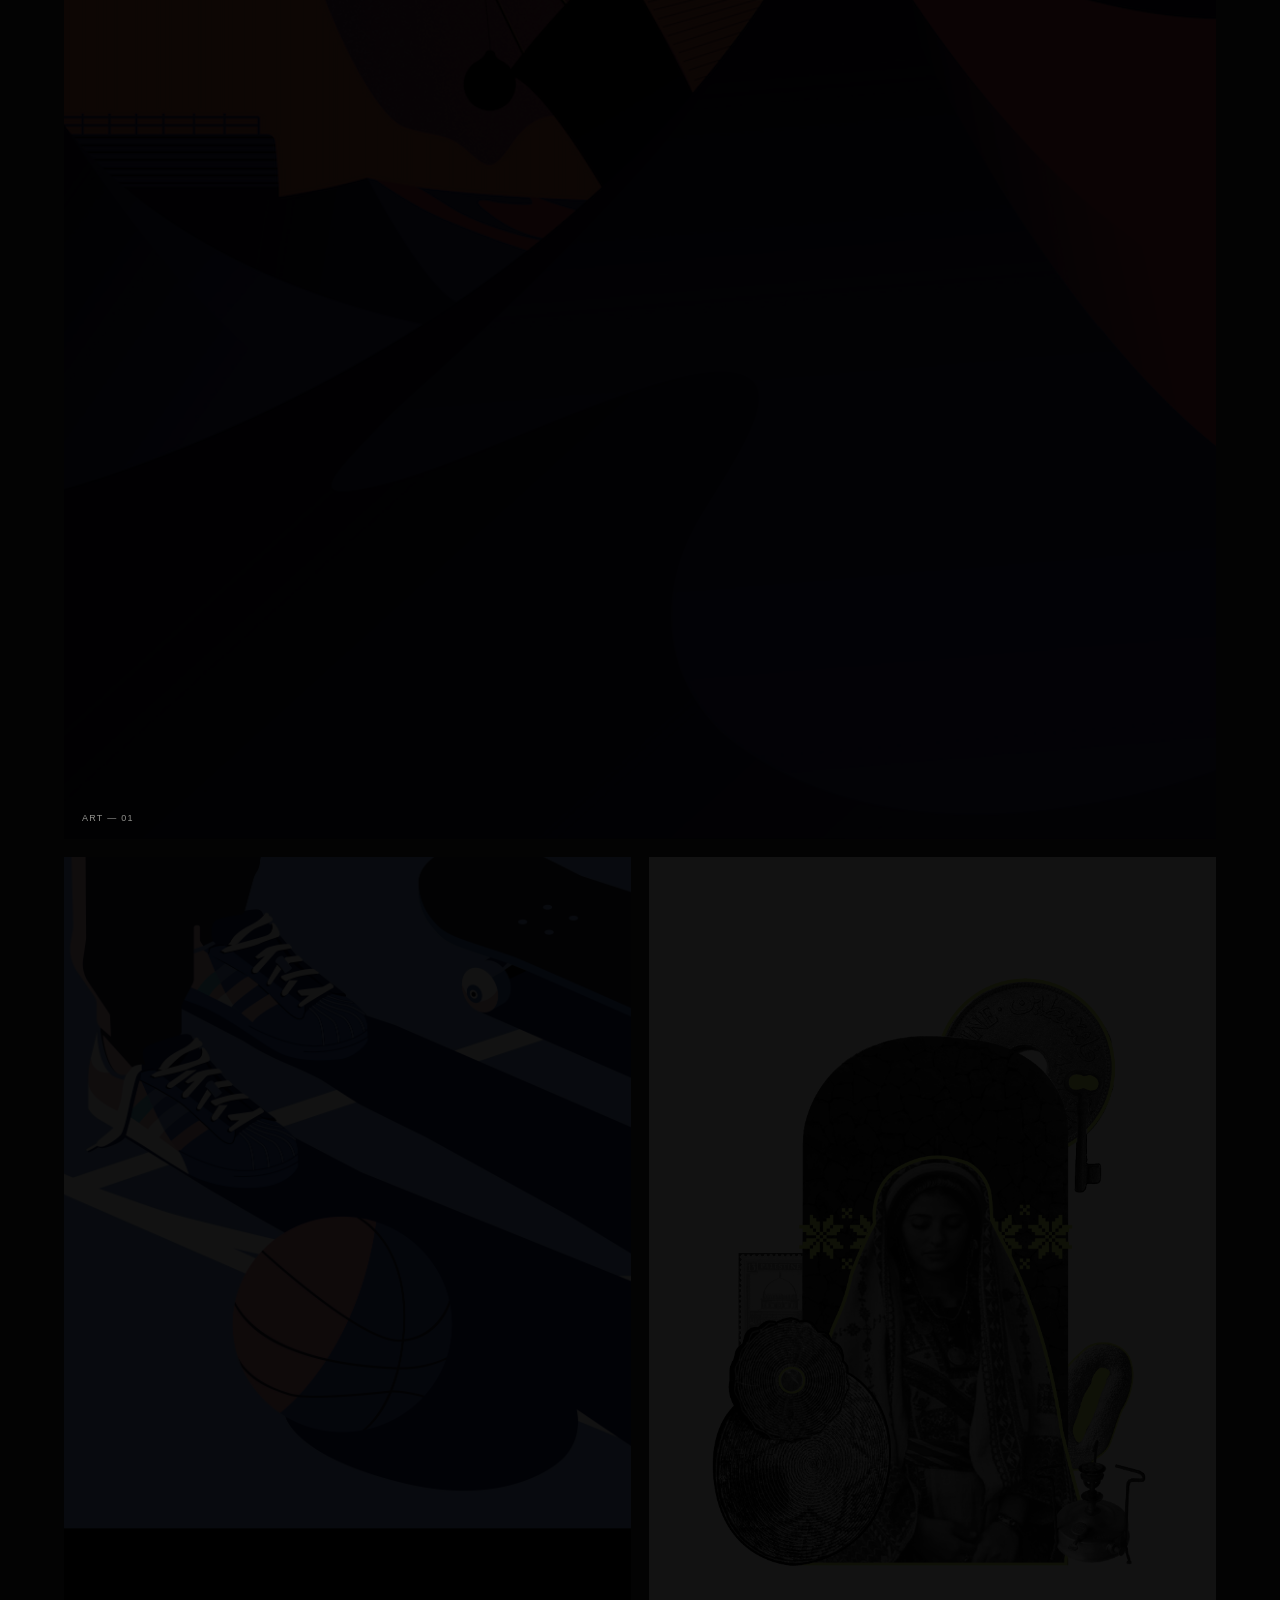
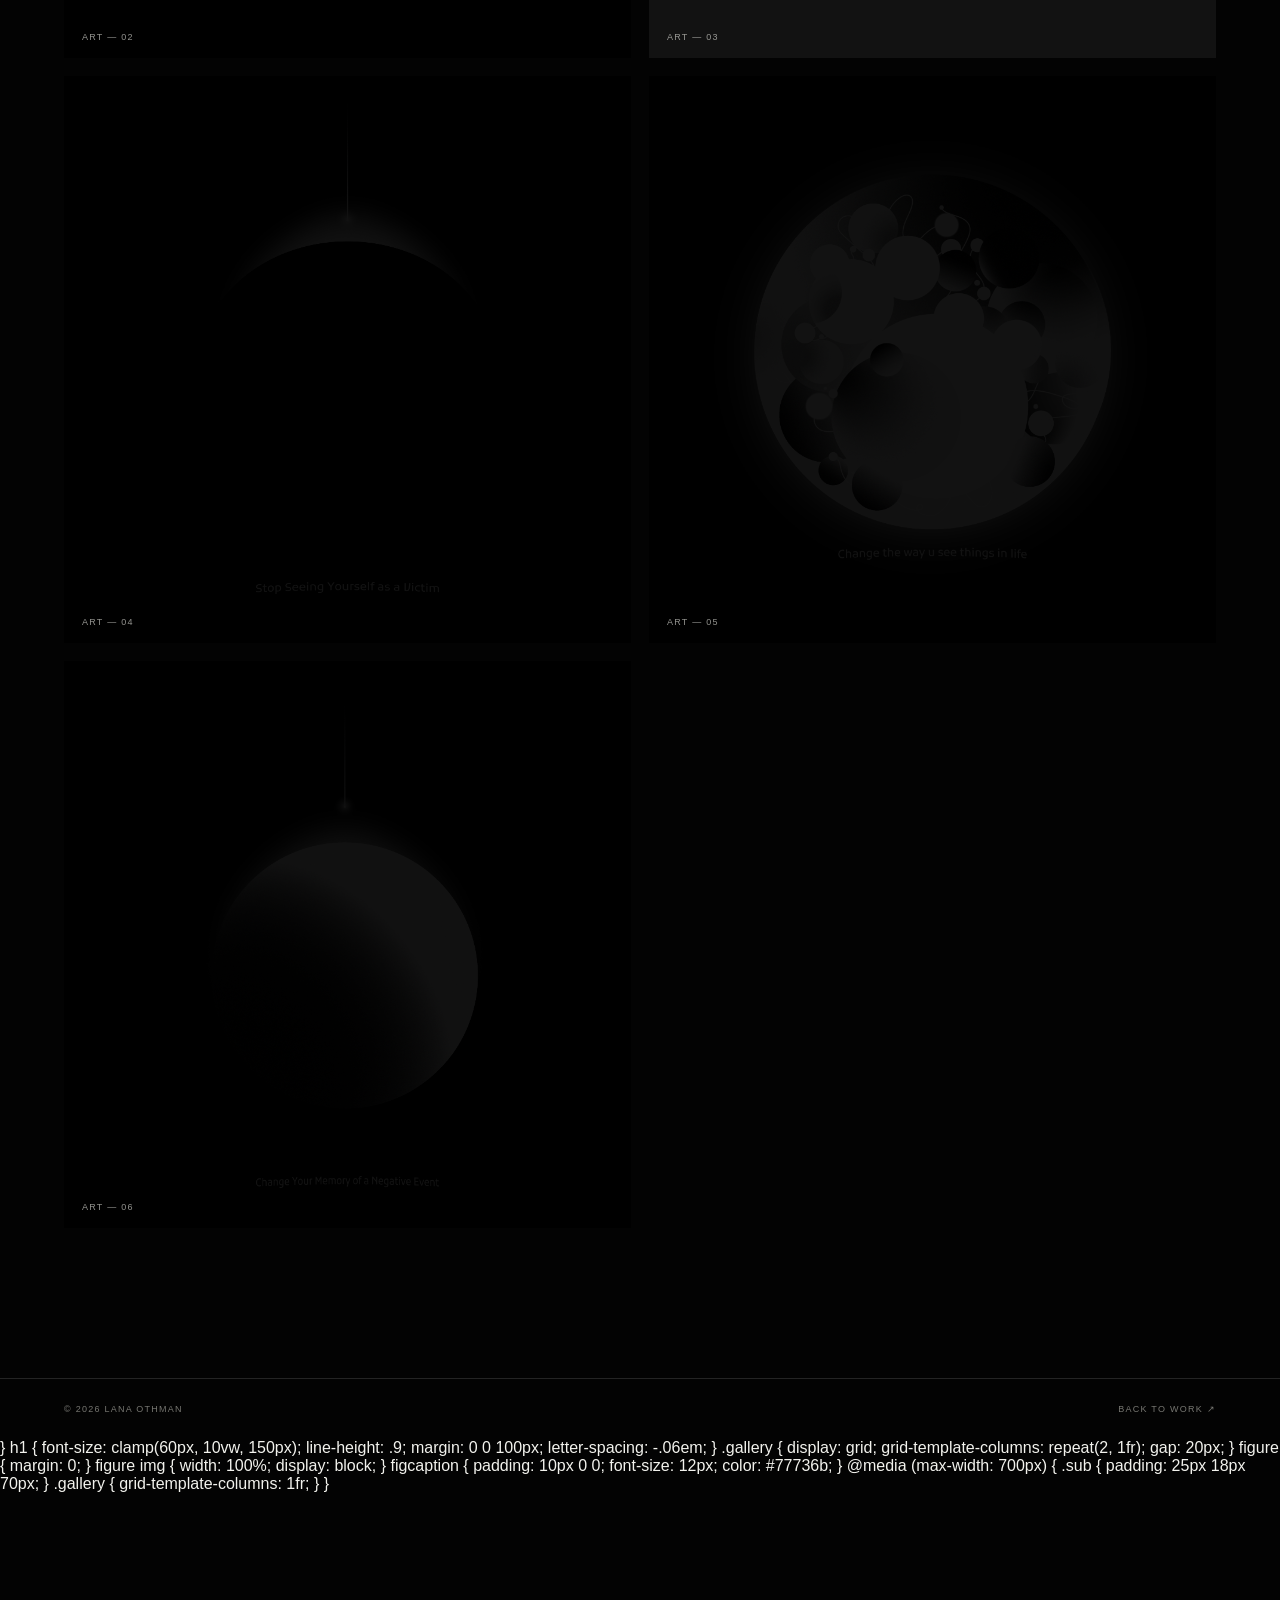
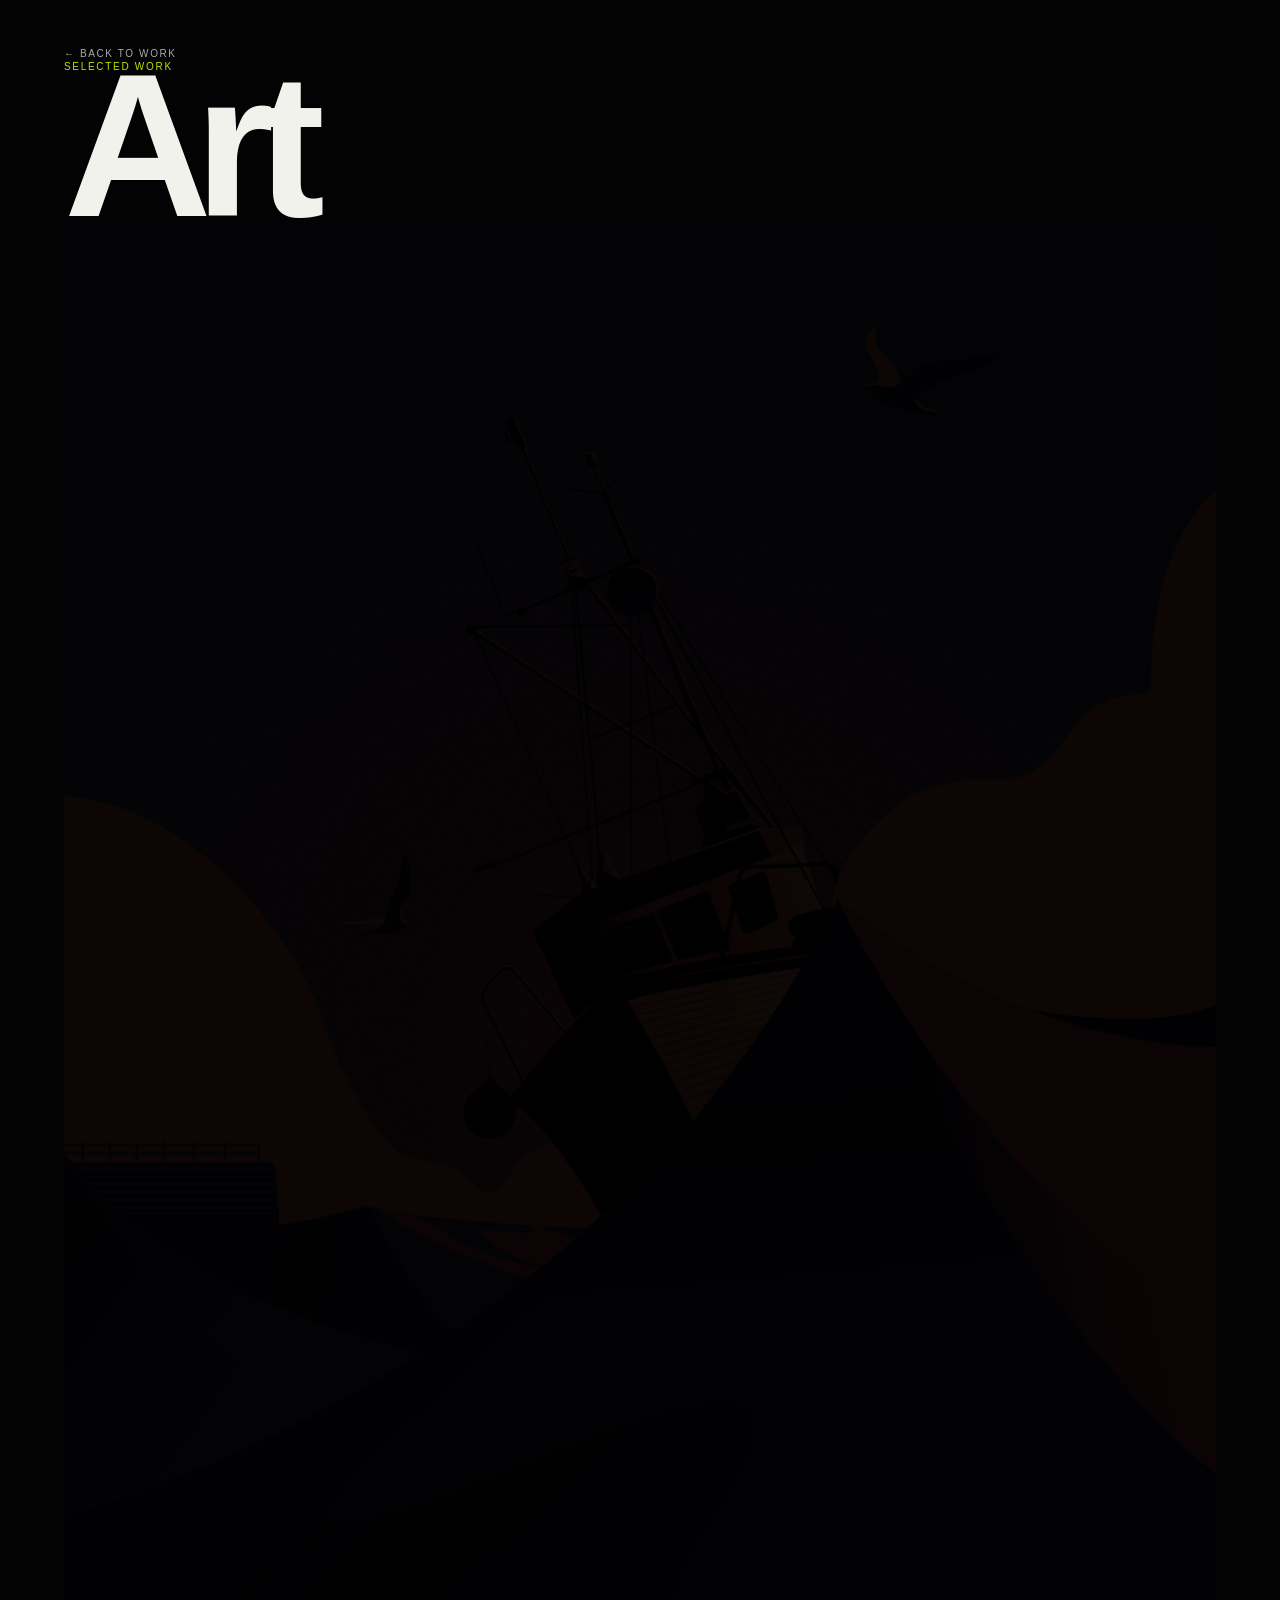
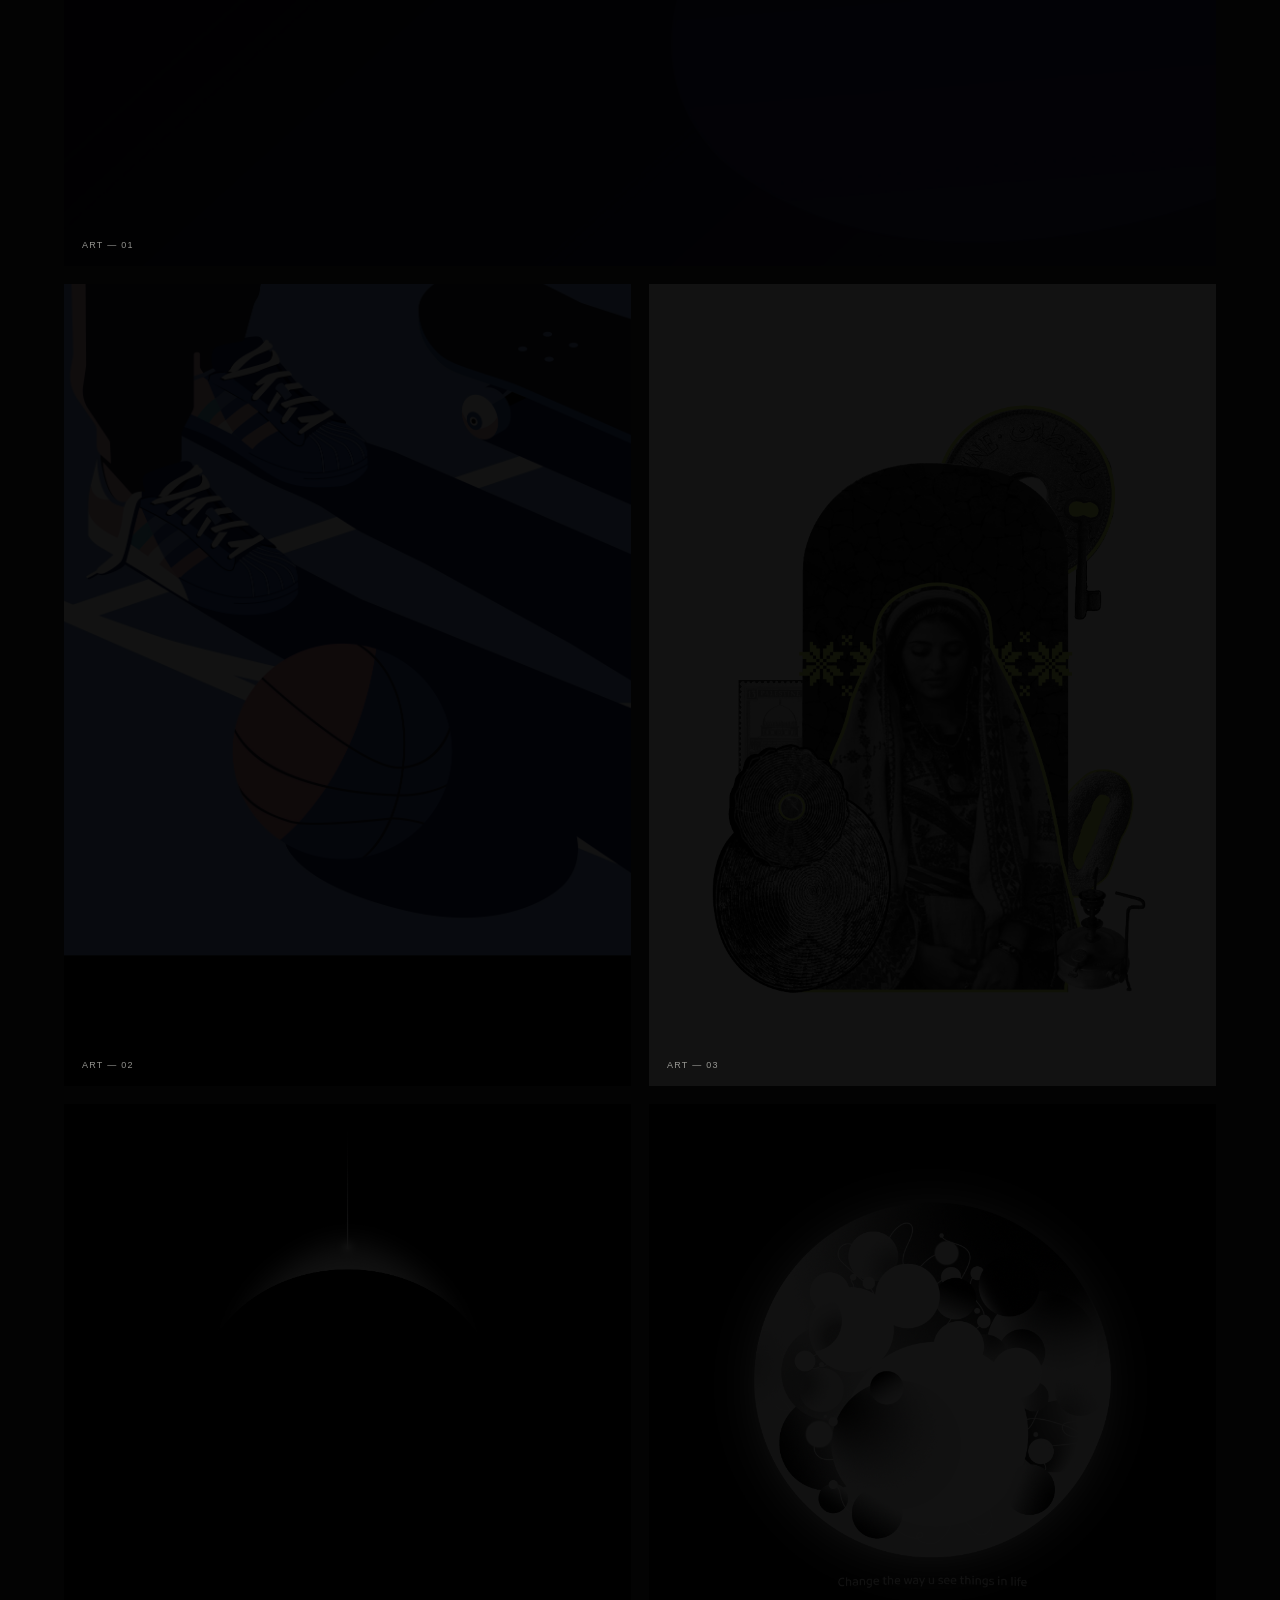
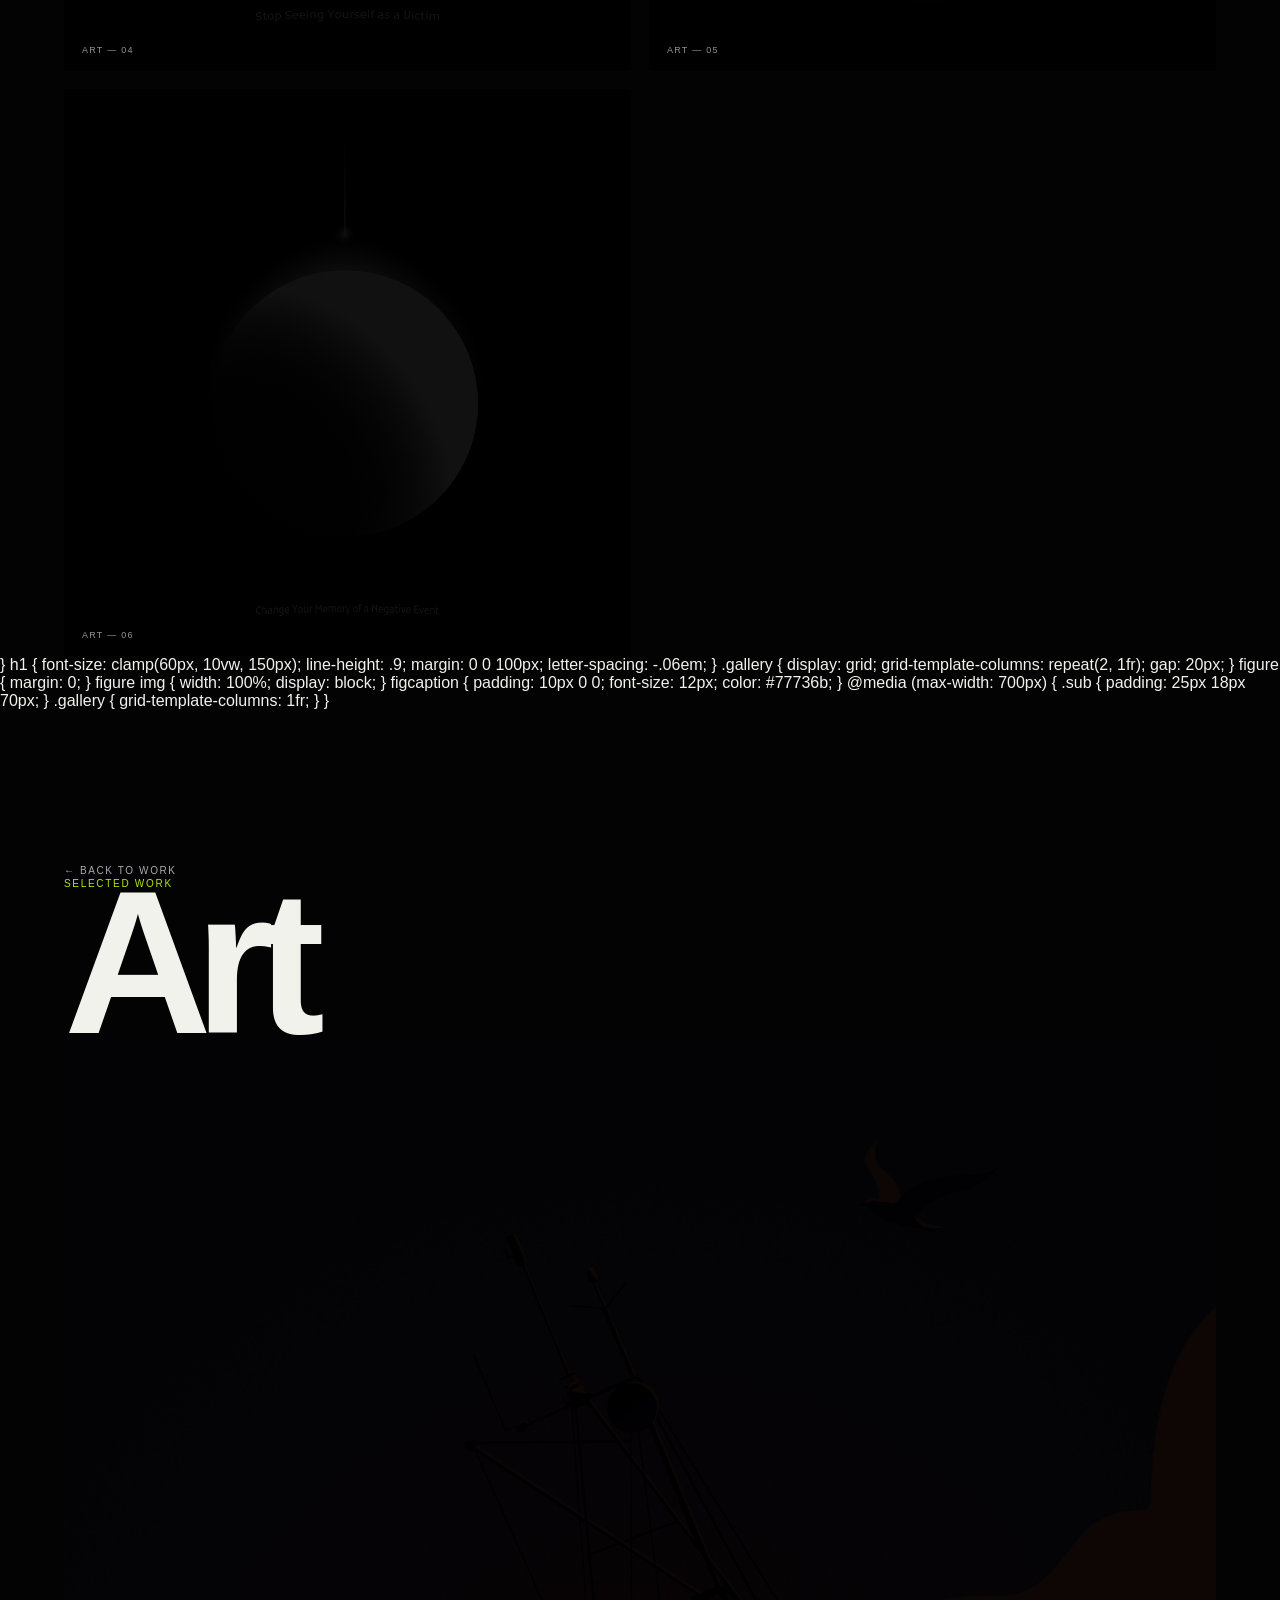
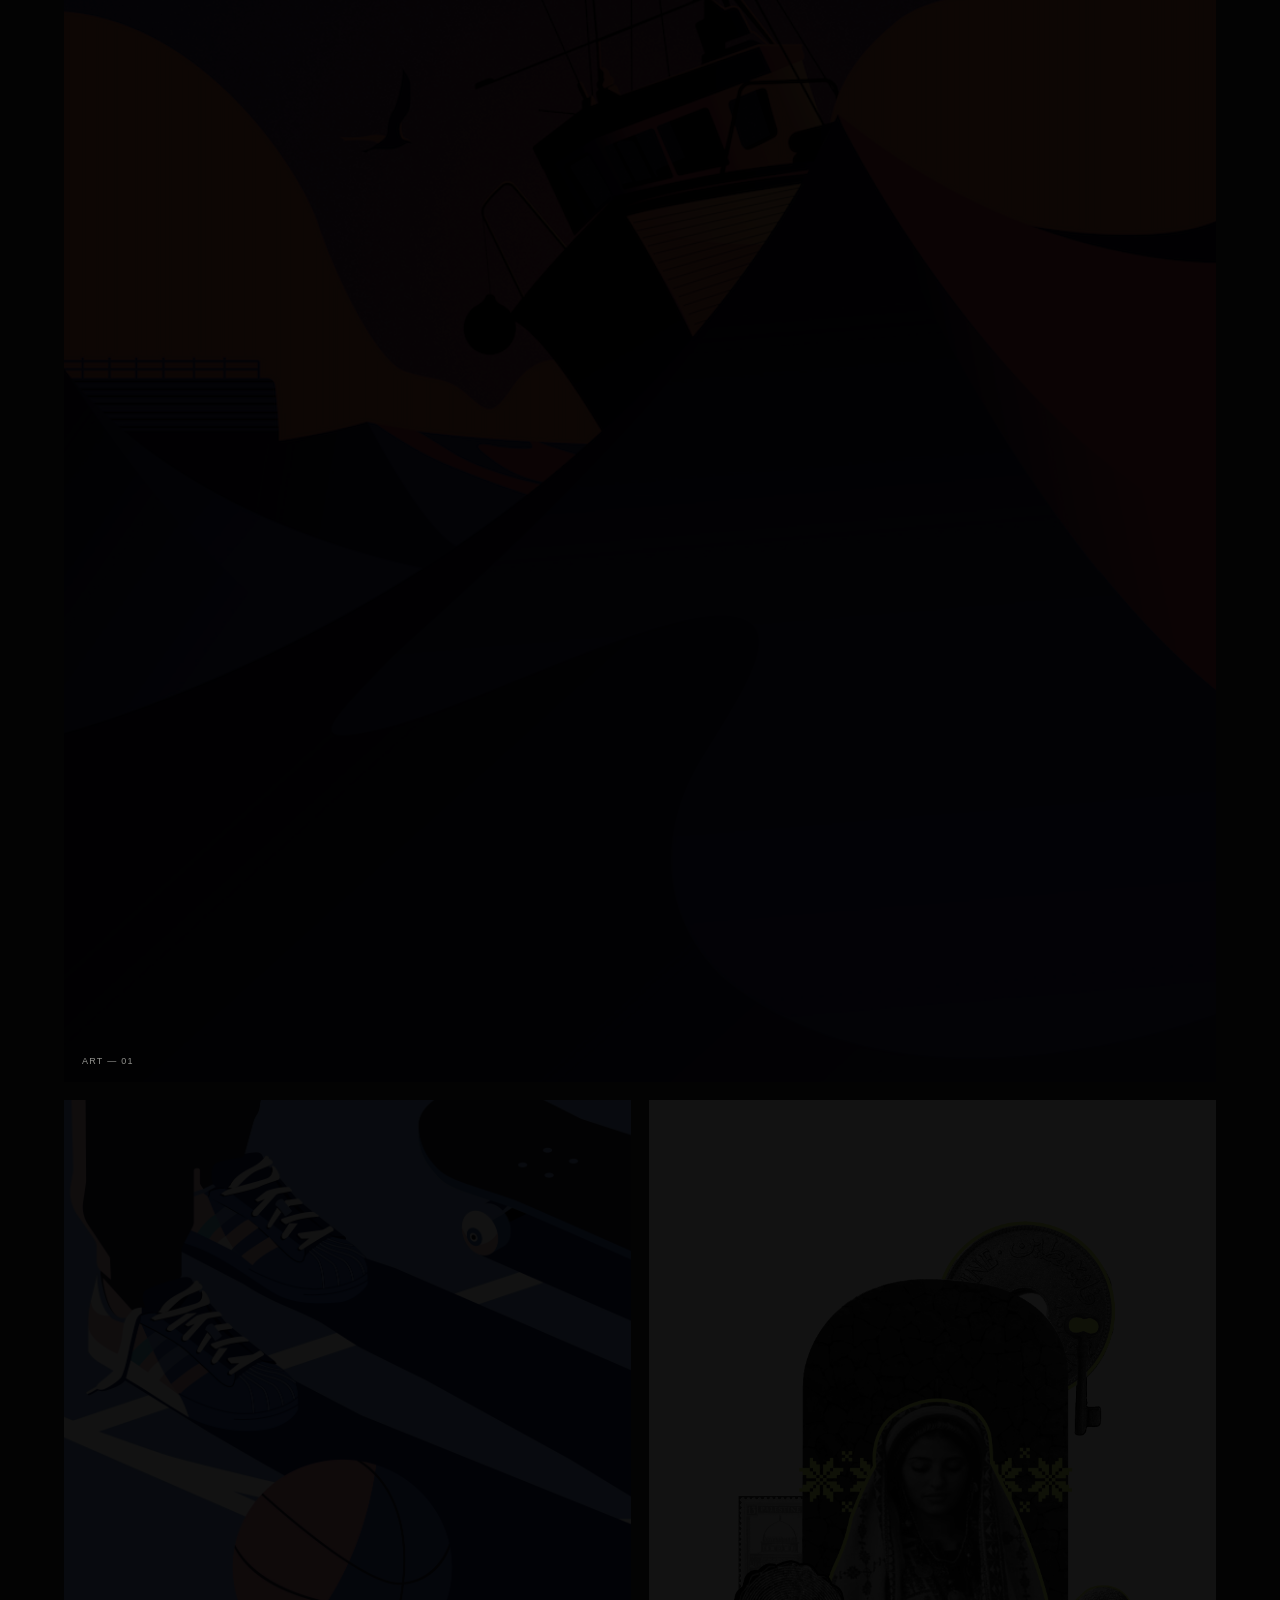
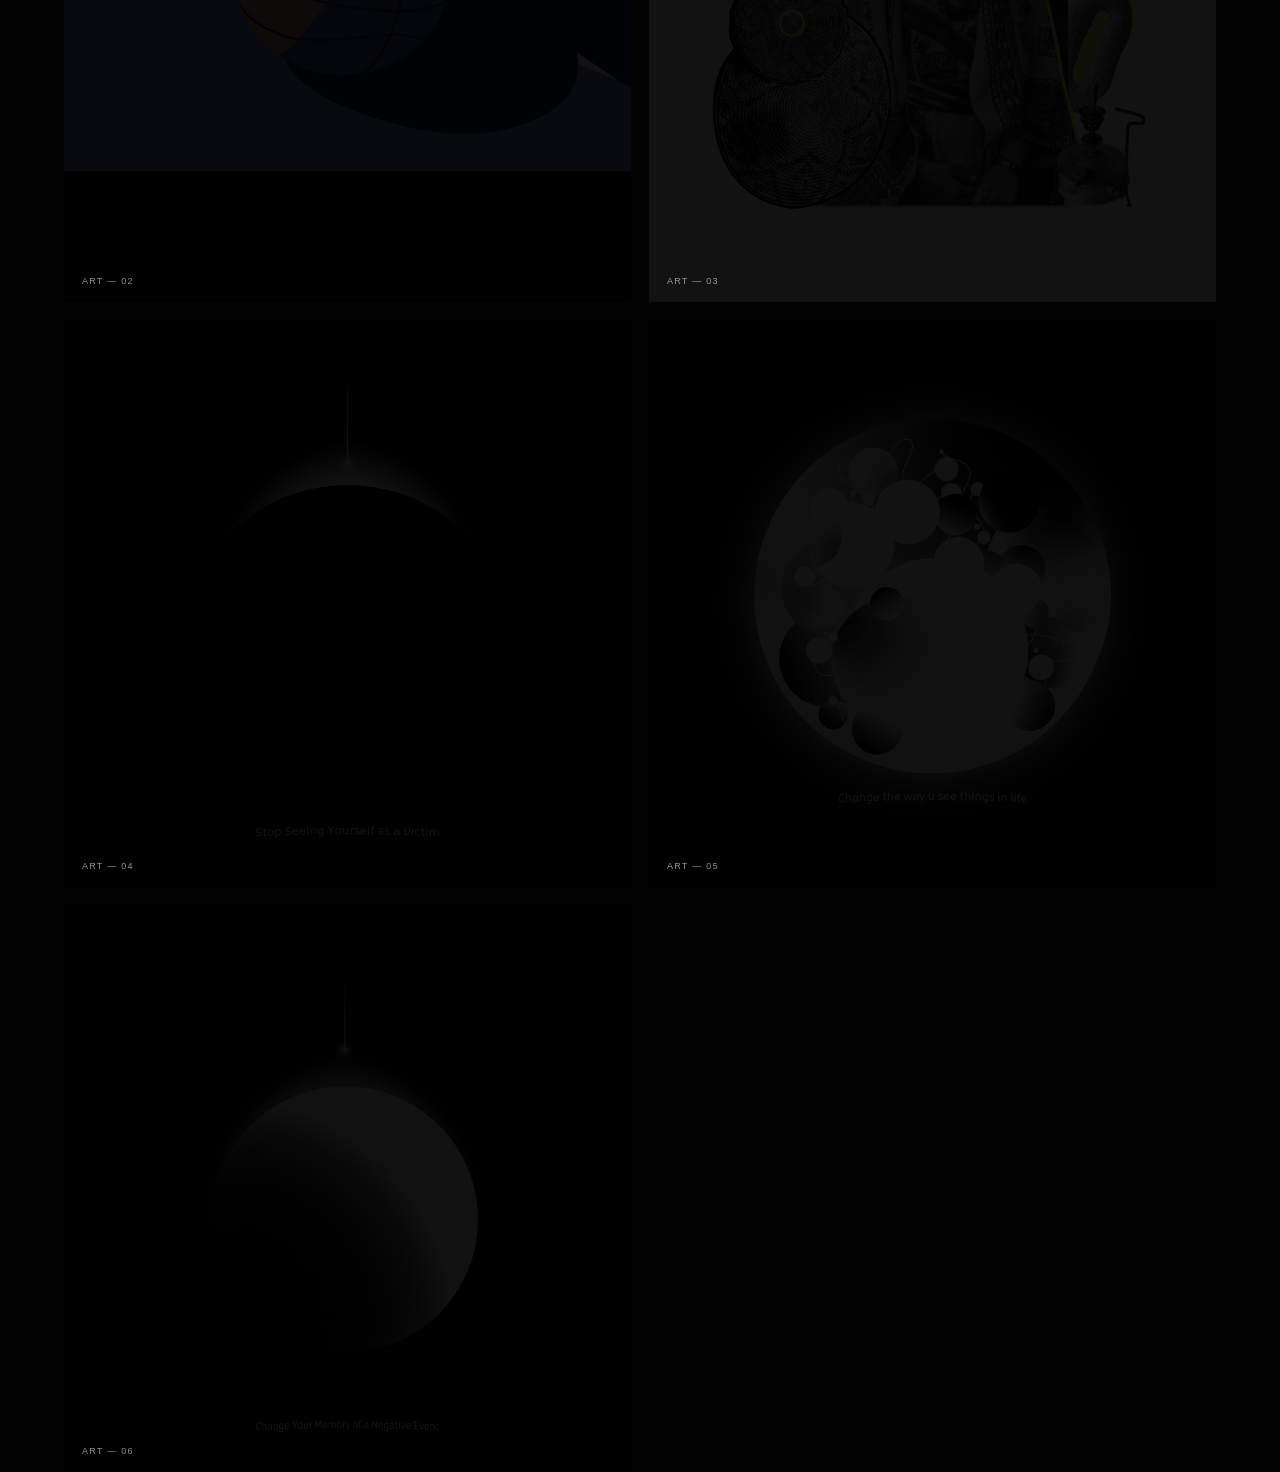
==== commit a5f54207: "Update art.html" ====
--- a/art.html
+++ b/art.html
@@ -3,38 +3,475 @@
 <head>
   <meta charset="UTF-8">
   <meta name="viewport" content="width=device-width, initial-scale=1.0">
+
   <title>Art — Lana Othman</title>
 
   <style>
-    * { box-sizing: border-box; }
-
-    body {
-      margin: 0;
-      background: #f7f5ef;
-      color: #171717;
-      font-family: Arial, Helvetica, sans-serif;
-    }
-
-    .sub {
-      max-width: 1440px;
-      margin: auto;
-      padding: 40px 30px 100px;
-    }
-
-    .back {
-      display: inline-block;
-      margin-bottom: 70px;
-      color: #171717;
-      text-decoration: none;
-      font-size: 14px;
-    }
-
-    .section-no {
-      font-size: 12px;
-      color: #77736b;
-      margin-bottom: 12px;
-      letter-spacing: .08em;
-    }
+    @font-face{
+      font-family:Acumin;
+      src:local("Acumin Variable Concept");
+      font-weight:100 900;
+    }
+
+    :root{
+      --bg:#030303;
+      --fg:#f2f2ed;
+      --muted:#777772;
+      --line:#242424;
+      --lime:#b7e600;
+      --pad:clamp(22px,5vw,78px);
+    }
+
+    *{
+      box-sizing:border-box;
+    }
+
+    html{
+      scroll-behavior:smooth;
+    }
+
+    body{
+      margin:0;
+      background:var(--bg);
+      color:var(--fg);
+      font-family:Acumin,Inter,Arial,sans-serif;
+      overflow-x:hidden;
+    }
+
+    a{
+      color:inherit;
+      text-decoration:none;
+    }
+
+    /* NAV */
+
+    .project-nav{
+      position:fixed;
+      z-index:20;
+      top:0;
+      left:0;
+      right:0;
+      height:76px;
+      padding:0 var(--pad);
+      display:flex;
+      align-items:center;
+      justify-content:space-between;
+      background:rgba(3,3,3,.94);
+      backdrop-filter:blur(18px);
+      -webkit-backdrop-filter:blur(18px);
+      border-bottom:1px solid rgba(255,255,255,.08);
+    }
+
+    .logo{
+      font-size:22px;
+      font-weight:900;
+      letter-spacing:-.08em;
+    }
+
+    .logo span{
+      color:var(--lime);
+      font-size:8px;
+      margin-left:3px;
+    }
+
+    .back{
+      font-size:10px;
+      text-transform:uppercase;
+      letter-spacing:.16em;
+      color:#aaa;
+      transition:.25s ease;
+    }
+
+    .back:hover{
+      color:var(--lime);
+    }
+
+    /* INTRO */
+
+    .sub{
+      max-width:1500px;
+      margin:0 auto;
+      padding:150px var(--pad) 0;
+    }
+
+    .intro-top{
+      display:flex;
+      justify-content:space-between;
+      align-items:flex-start;
+      border-bottom:1px solid var(--line);
+      padding-bottom:18px;
+    }
+
+    .section-no{
+      font-size:10px;
+      text-transform:uppercase;
+      letter-spacing:.17em;
+      color:var(--lime);
+    }
+
+    .year{
+      font-size:10px;
+      letter-spacing:.16em;
+      color:var(--muted);
+    }
+
+    .project-intro{
+      padding:65px 0 110px;
+    }
+
+    .project-number{
+      display:block;
+      margin-bottom:18px;
+      color:var(--lime);
+      opacity:.65;
+      font-size:10px;
+      letter-spacing:.16em;
+    }
+
+    h1{
+      font-size:clamp(90px,16vw,230px);
+      line-height:.72;
+      letter-spacing:-.085em;
+      font-weight:850;
+      margin:0;
+    }
+
+    .intro-description{
+      max-width:390px;
+      margin:65px 0 0 auto;
+      color:#777772;
+      font-size:15px;
+      line-height:1.35;
+    }
+
+    /* PROJECT */
+
+    .project{
+      margin:0 0 150px;
+    }
+
+    .project-head{
+      display:flex;
+      justify-content:space-between;
+      align-items:end;
+      border-top:1px solid var(--line);
+      padding-top:18px;
+      margin-bottom:30px;
+    }
+
+    .project-index{
+      display:block;
+      margin-bottom:12px;
+      font-size:10px;
+      letter-spacing:.16em;
+      color:var(--lime);
+    }
+
+    h2{
+      font-size:clamp(42px,6vw,86px);
+      line-height:.82;
+      letter-spacing:-.065em;
+      font-weight:700;
+      margin:0;
+    }
+
+    .project-count{
+      color:var(--muted);
+      font-size:10px;
+      letter-spacing:.15em;
+      text-transform:uppercase;
+    }
+
+    /* GALLERY */
+
+    .gallery{
+      display:grid;
+      grid-template-columns:repeat(2,minmax(0,1fr));
+      gap:18px;
+    }
+
+    figure{
+      position:relative;
+      margin:0;
+      overflow:hidden;
+      background:#050505;
+    }
+
+    figure::after{
+      content:"";
+      position:absolute;
+      inset:0;
+      background:rgba(0,0,0,.90);
+      z-index:2;
+      pointer-events:none;
+      transition:background .7s ease;
+    }
+
+    figure img{
+      position:relative;
+      z-index:1;
+      display:block;
+      width:100%;
+      height:auto;
+      filter:
+        brightness(.72)
+        saturate(.55)
+        contrast(1.03);
+      transform:scale(1.001);
+      transition:
+        transform .9s cubic-bezier(.2,.7,.2,1),
+        filter .9s cubic-bezier(.2,.7,.2,1);
+    }
+
+    figure:hover::after{
+      background:rgba(0,0,0,.76);
+    }
+
+    figure:hover img{
+      filter:
+        brightness(.92)
+        saturate(.72)
+        contrast(1.03);
+      transform:scale(1.035);
+    }
+
+    figcaption{
+      position:absolute;
+      z-index:3;
+      left:18px;
+      bottom:16px;
+      color:#d0d0ca;
+      font-size:9px;
+      letter-spacing:.14em;
+      text-transform:uppercase;
+      opacity:.7;
+      transition:.4s ease;
+    }
+
+    figure:hover figcaption{
+      color:var(--lime);
+      opacity:1;
+    }
+
+    /* FIRST IMAGE LARGE */
+
+    .gallery figure:first-child{
+      grid-column:1 / -1;
+    }
+
+    /* FOOTER */
+
+    .project-footer{
+      margin-top:40px;
+      padding:25px var(--pad);
+      border-top:1px solid var(--line);
+      display:flex;
+      justify-content:space-between;
+      align-items:center;
+      color:var(--muted);
+      font-size:9px;
+      letter-spacing:.14em;
+      text-transform:uppercase;
+    }
+
+    .project-footer a{
+      transition:.25s ease;
+    }
+
+    .project-footer a:hover{
+      color:var(--lime);
+    }
+
+    /* MOBILE */
+
+    @media(max-width:800px){
+
+      .project-nav{
+        height:68px;
+      }
+
+      .sub{
+        padding:120px 20px 0;
+      }
+
+      .intro-top{
+        padding-bottom:14px;
+      }
+
+      .project-intro{
+        padding:50px 0 80px;
+      }
+
+      h1{
+        font-size:25vw;
+      }
+
+      .intro-description{
+        margin:45px 0 0;
+        font-size:14px;
+      }
+
+      .project{
+        margin-bottom:100px;
+      }
+
+      .project-head{
+        display:block;
+        margin-bottom:20px;
+      }
+
+      h2{
+        font-size:15vw;
+      }
+
+      .project-count{
+        display:block;
+        margin-top:15px;
+      }
+
+      .gallery{
+        grid-template-columns:1fr;
+        gap:12px;
+      }
+
+      .gallery figure:first-child{
+        grid-column:auto;
+      }
+
+      figure::after{
+        background:rgba(0,0,0,.90);
+      }
+
+      figure:hover::after{
+        background:rgba(0,0,0,.90);
+      }
+
+      figure img{
+        filter:
+          brightness(.72)
+          saturate(.55)
+          contrast(1.03);
+      }
+
+      .project-footer{
+        padding:20px;
+        display:block;
+        line-height:2;
+      }
+    }
+  </style>
+</head>
+
+<body>
+
+  <!-- NAV -->
+
+  <header class="project-nav">
+
+    <a class="logo" href="index.html">
+      LO<span>©</span>
+    </a>
+
+    <a class="back" href="index.html">
+      ← Back to Work
+    </a>
+
+  </header>
+
+
+  <!-- MAIN -->
+
+  <main class="sub">
+
+    <div class="intro-top">
+      <span class="section-no">06 / ART</span>
+      <span class="year">2026</span>
+    </div>
+
+
+    <div class="project-intro">
+
+      <span class="project-number">SELECTED WORK / 06</span>
+
+      <h1>Art</h1>
+
+      <p class="intro-description">
+        A collection of experimental visual work exploring composition,
+        image-making, digital aesthetics and creative expression.
+      </p>
+
+    </div>
+
+
+    <!-- ART WORK -->
+
+    <section class="project">
+
+      <div class="project-head">
+
+        <div>
+          <span class="project-index">01 / 01</span>
+          <h2>Selected Art</h2>
+        </div>
+
+        <span class="project-count">
+          06 Works
+        </span>
+
+      </div>
+
+
+      <div class="gallery">
+
+        <figure>
+          <img src="images/art/art-01.jpg" alt="Art work 01">
+          <figcaption>Art — 01</figcaption>
+        </figure>
+
+        <figure>
+          <img src="images/art/art-02.jpg" alt="Art work 02">
+          <figcaption>Art — 02</figcaption>
+        </figure>
+
+        <figure>
+          <img src="images/art/art-03.jpg" alt="Art work 03">
+          <figcaption>Art — 03</figcaption>
+        </figure>
+
+        <figure>
+          <img src="images/art/art-04.jpg" alt="Art work 04">
+          <figcaption>Art — 04</figcaption>
+        </figure>
+
+        <figure>
+          <img src="images/art/art-05.jpg" alt="Art work 05">
+          <figcaption>Art — 05</figcaption>
+        </figure>
+
+        <figure>
+          <img src="images/art/art-06.jpg" alt="Art work 06">
+          <figcaption>Art — 06</figcaption>
+        </figure>
+
+      </div>
+
+    </section>
+
+  </main>
+
+
+  <footer class="project-footer">
+
+    <span>© 2026 Lana Othman</span>
+
+    <a href="index.html">
+      Back to Work ↗
+    </a>
+
+  </footer>
+
+</body>
+</html>    }
 
     h1 {
       font-size: clamp(60px, 10vw, 150px);
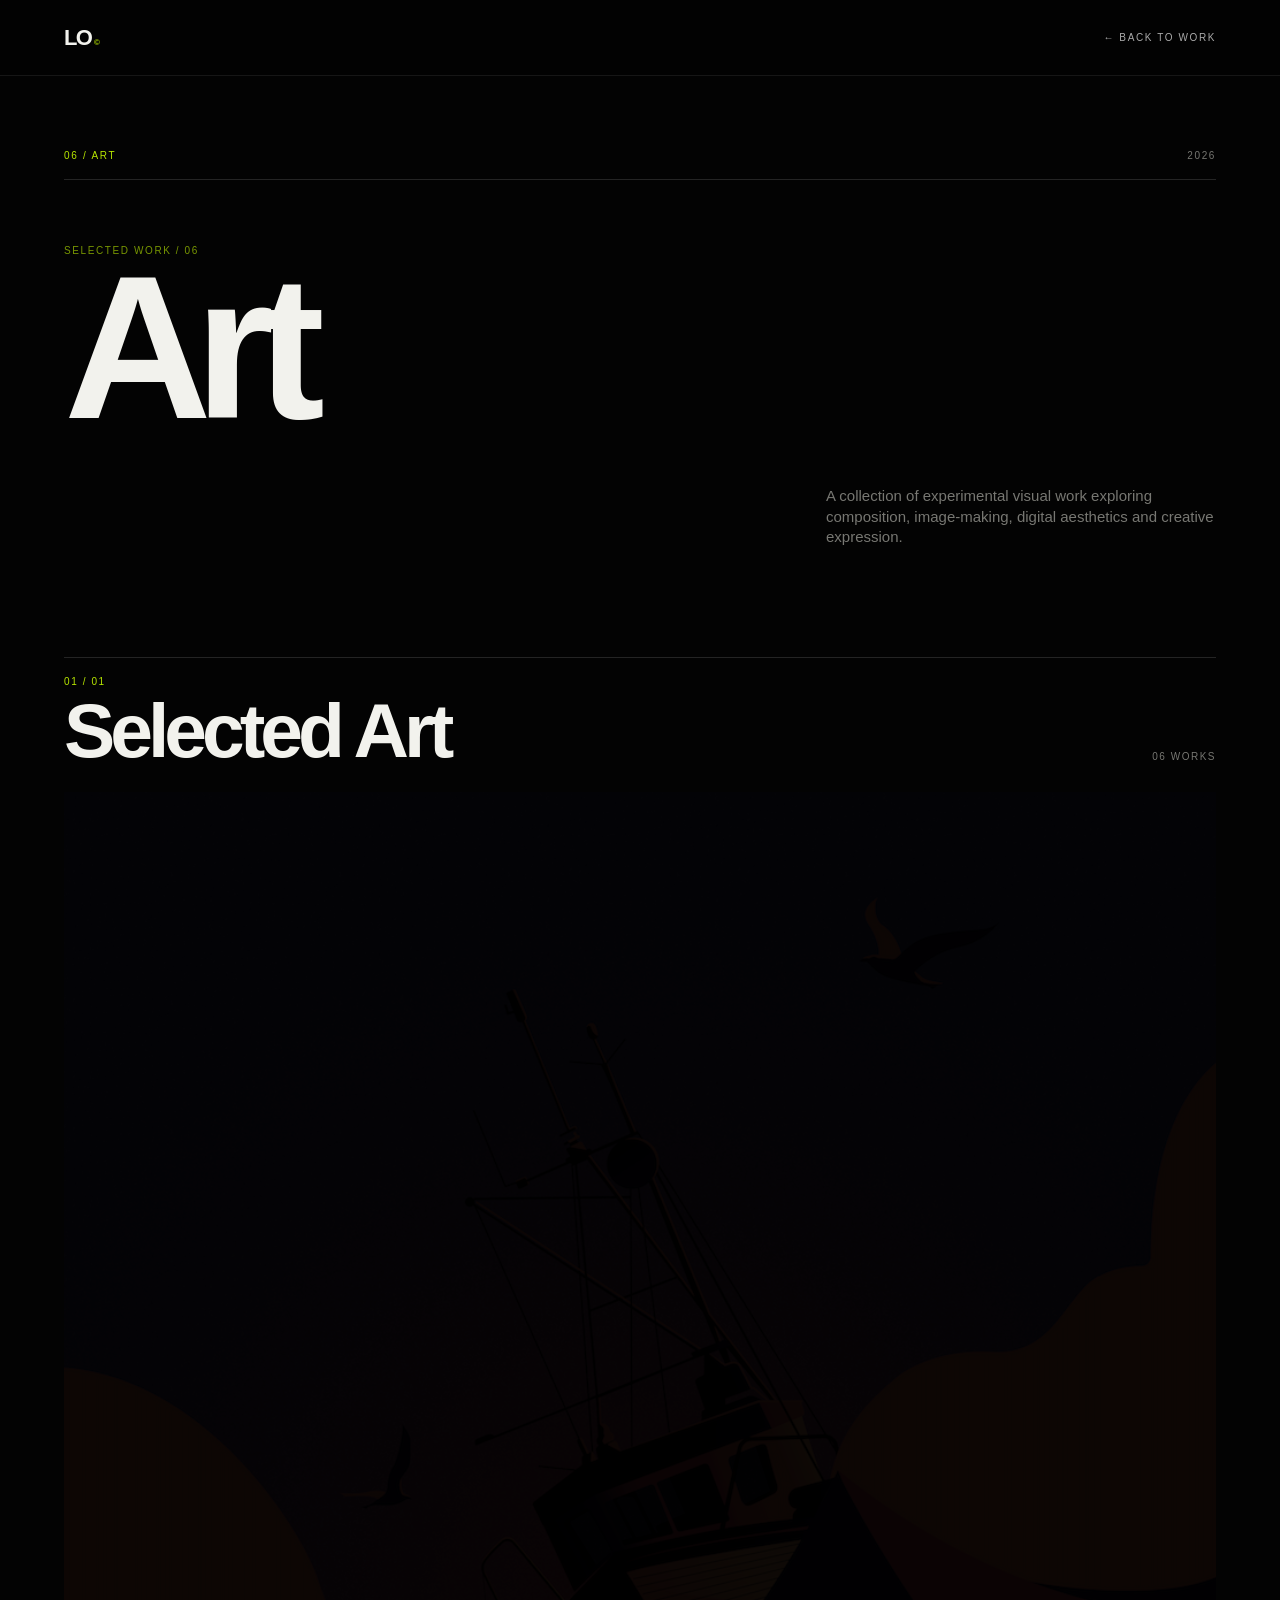
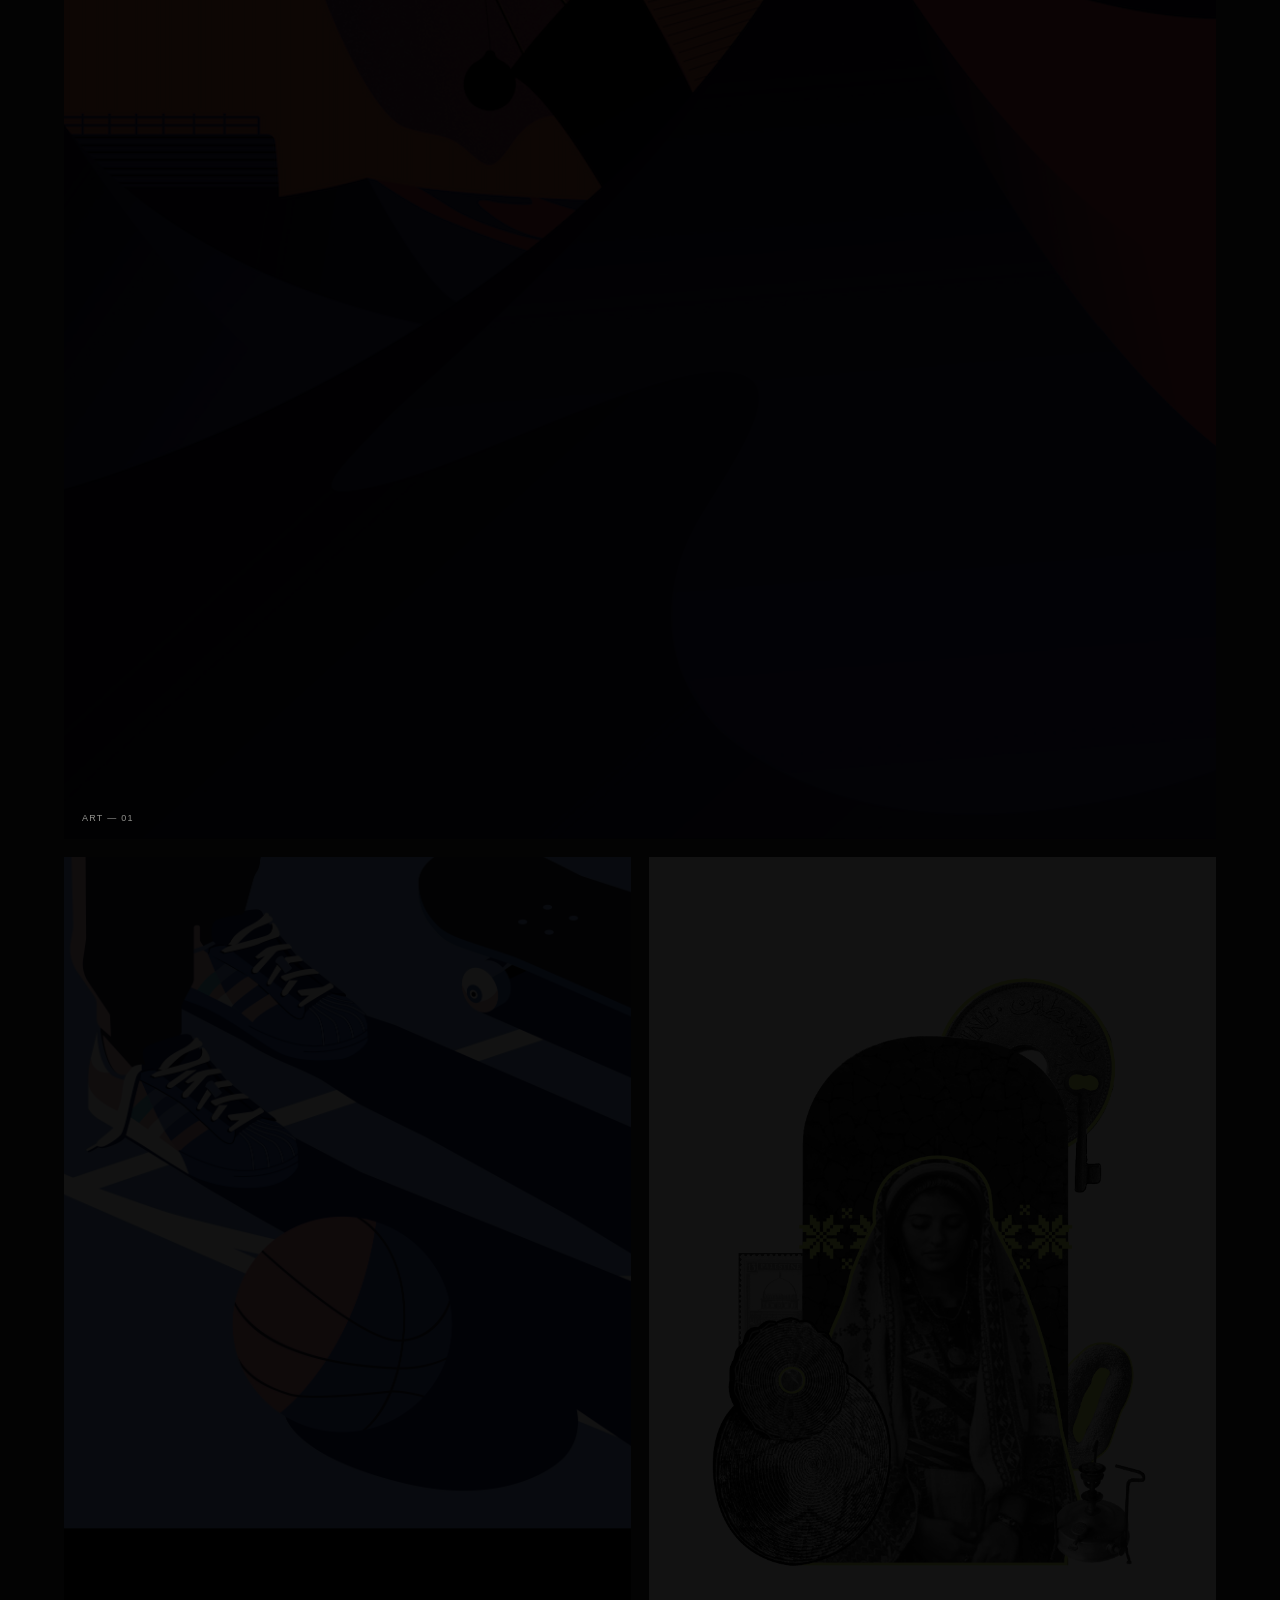
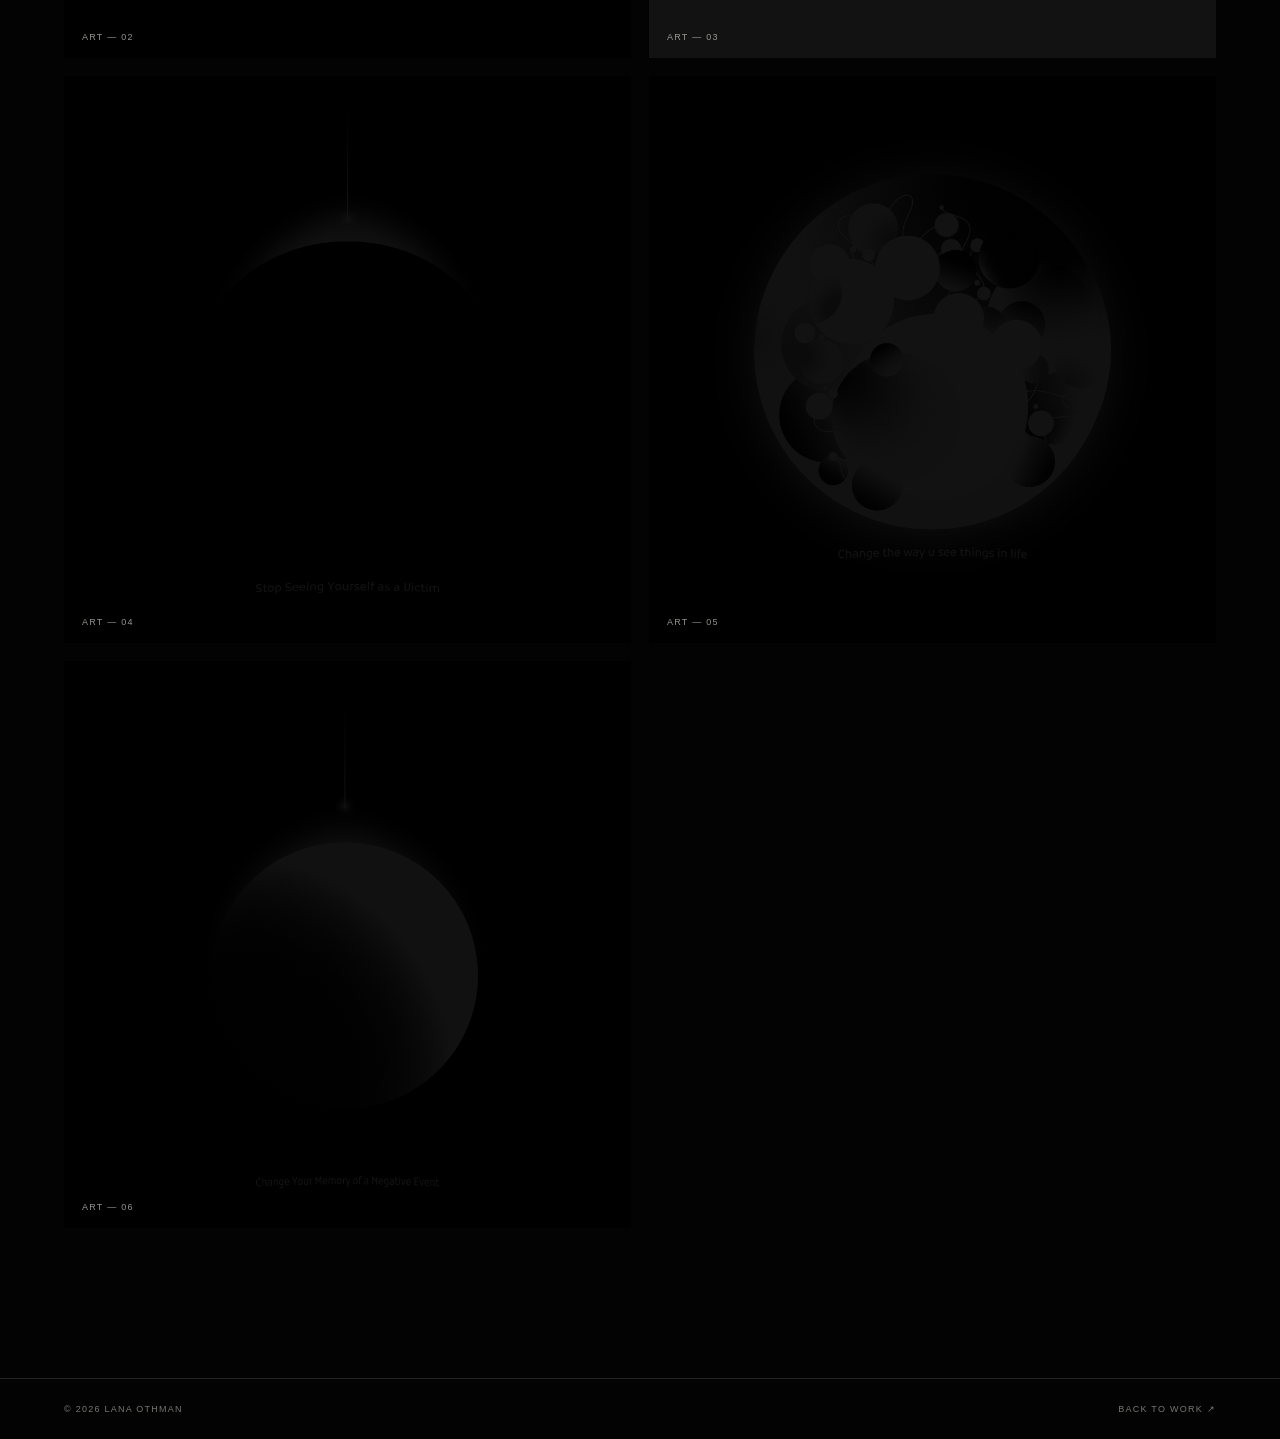
==== commit a3f3bfac: "Update art.html" ====
--- a/art.html
+++ b/art.html
@@ -471,124 +471,4 @@
   </footer>
 
 </body>
-</html>    }
-
-    h1 {
-      font-size: clamp(60px, 10vw, 150px);
-      line-height: .9;
-      margin: 0 0 100px;
-      letter-spacing: -.06em;
-    }
-
-    .gallery {
-      display: grid;
-      grid-template-columns: repeat(2, 1fr);
-      gap: 20px;
-    }
-
-    figure {
-      margin: 0;
-    }
-
-    figure img {
-      width: 100%;
-      display: block;
-    }
-
-    figcaption {
-      padding: 10px 0 0;
-      font-size: 12px;
-      color: #77736b;
-    }
-
-    @media (max-width: 700px) {
-      .sub { padding: 25px 18px 70px; }
-      .gallery { grid-template-columns: 1fr; }
-    }
-  </style>
-</head>
-
-<body>
-
-<main class="sub">
-
-<a class="back" href="index.html">← Back to work</a>
-
-<div class="section-no">SELECTED WORK</div>
-<h1>Art</h1>
-
-<div class="gallery">
-
-<figure><img src="images/art/art-01.jpg" alt="Art work 01"><figcaption>Art — 01</figcaption></figure>
-<figure><img src="images/art/art-02.jpg" alt="Art work 02"><figcaption>Art — 02</figcaption></figure>
-<figure><img src="images/art/art-03.jpg" alt="Art work 03"><figcaption>Art — 03</figcaption></figure>
-<figure><img src="images/art/art-04.jpg" alt="Art work 04"><figcaption>Art — 04</figcaption></figure>
-<figure><img src="images/art/art-05.jpg" alt="Art work 05"><figcaption>Art — 05</figcaption></figure>
-<figure><img src="images/art/art-06.jpg" alt="Art work 06"><figcaption>Art — 06</figcaption></figure>
-
-</div>
-
-</main>
-
-</body>
-</html>    }
-
-    h1 {
-      font-size: clamp(60px, 10vw, 150px);
-      line-height: .9;
-      margin: 0 0 100px;
-      letter-spacing: -.06em;
-    }
-
-    .gallery {
-      display: grid;
-      grid-template-columns: repeat(2, 1fr);
-      gap: 20px;
-    }
-
-    figure {
-      margin: 0;
-    }
-
-    figure img {
-      width: 100%;
-      display: block;
-    }
-
-    figcaption {
-      padding: 10px 0 0;
-      font-size: 12px;
-      color: #77736b;
-    }
-
-    @media (max-width: 700px) {
-      .sub { padding: 25px 18px 70px; }
-      .gallery { grid-template-columns: 1fr; }
-    }
-  </style>
-</head>
-
-<body>
-
-<main class="sub">
-
-<a class="back" href="index.html">← Back to work</a>
-
-<div class="section-no">SELECTED WORK</div>
-<h1>Art</h1>
-
-<div class="gallery">
-
-<figure><img src="images/art/art-01.jpg" alt="Art work 01"><figcaption>Art — 01</figcaption></figure>
-<figure><img src="images/art/art-02.jpg" alt="Art work 02"><figcaption>Art — 02</figcaption></figure>
-<figure><img src="images/art/art-03.jpg" alt="Art work 03"><figcaption>Art — 03</figcaption></figure>
-<figure><img src="images/art/art-04.jpg" alt="Art work 04"><figcaption>Art — 04</figcaption></figure>
-<figure><img src="images/art/art-05.jpg" alt="Art work 05"><figcaption>Art — 05</figcaption></figure>
-<figure><img src="images/art/art-06.jpg" alt="Art work 06"><figcaption>Art — 06</figcaption></figure>
-
-</div>
-
-</main>
-
-</body>
 </html>
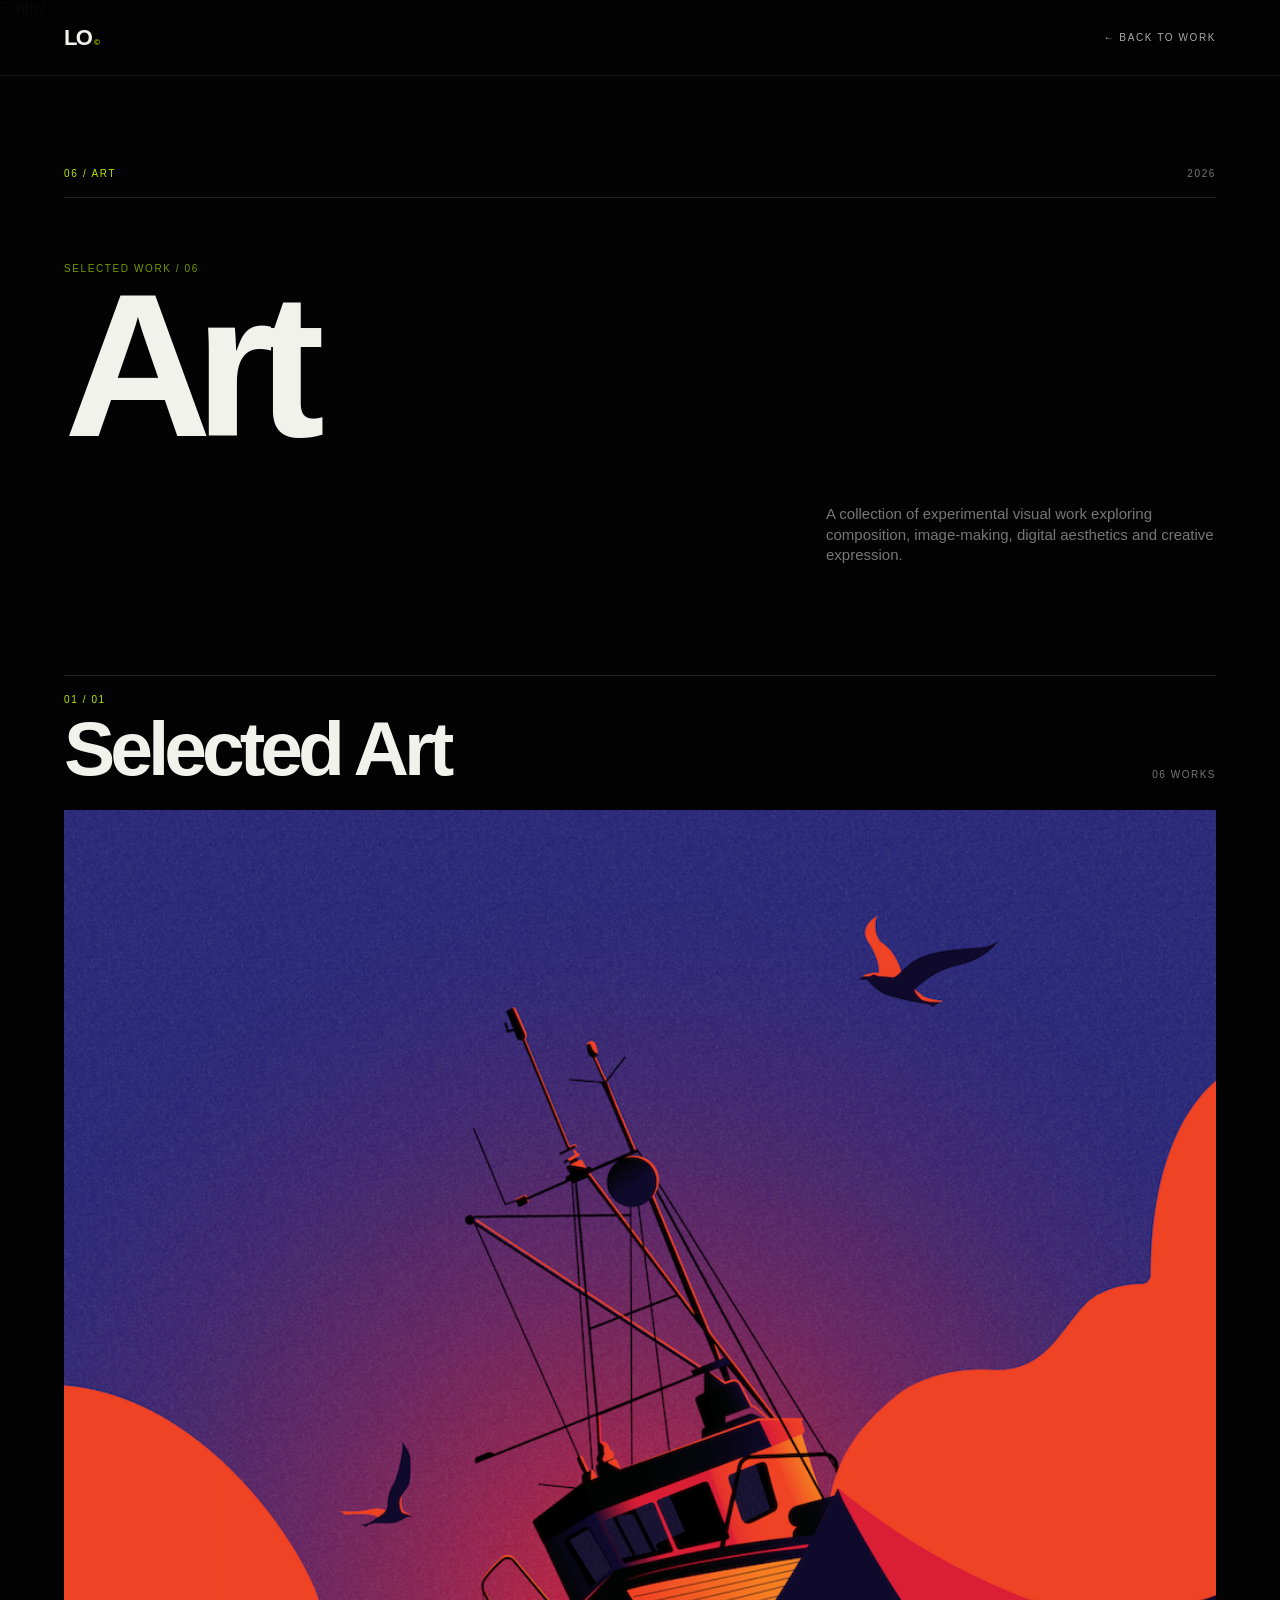
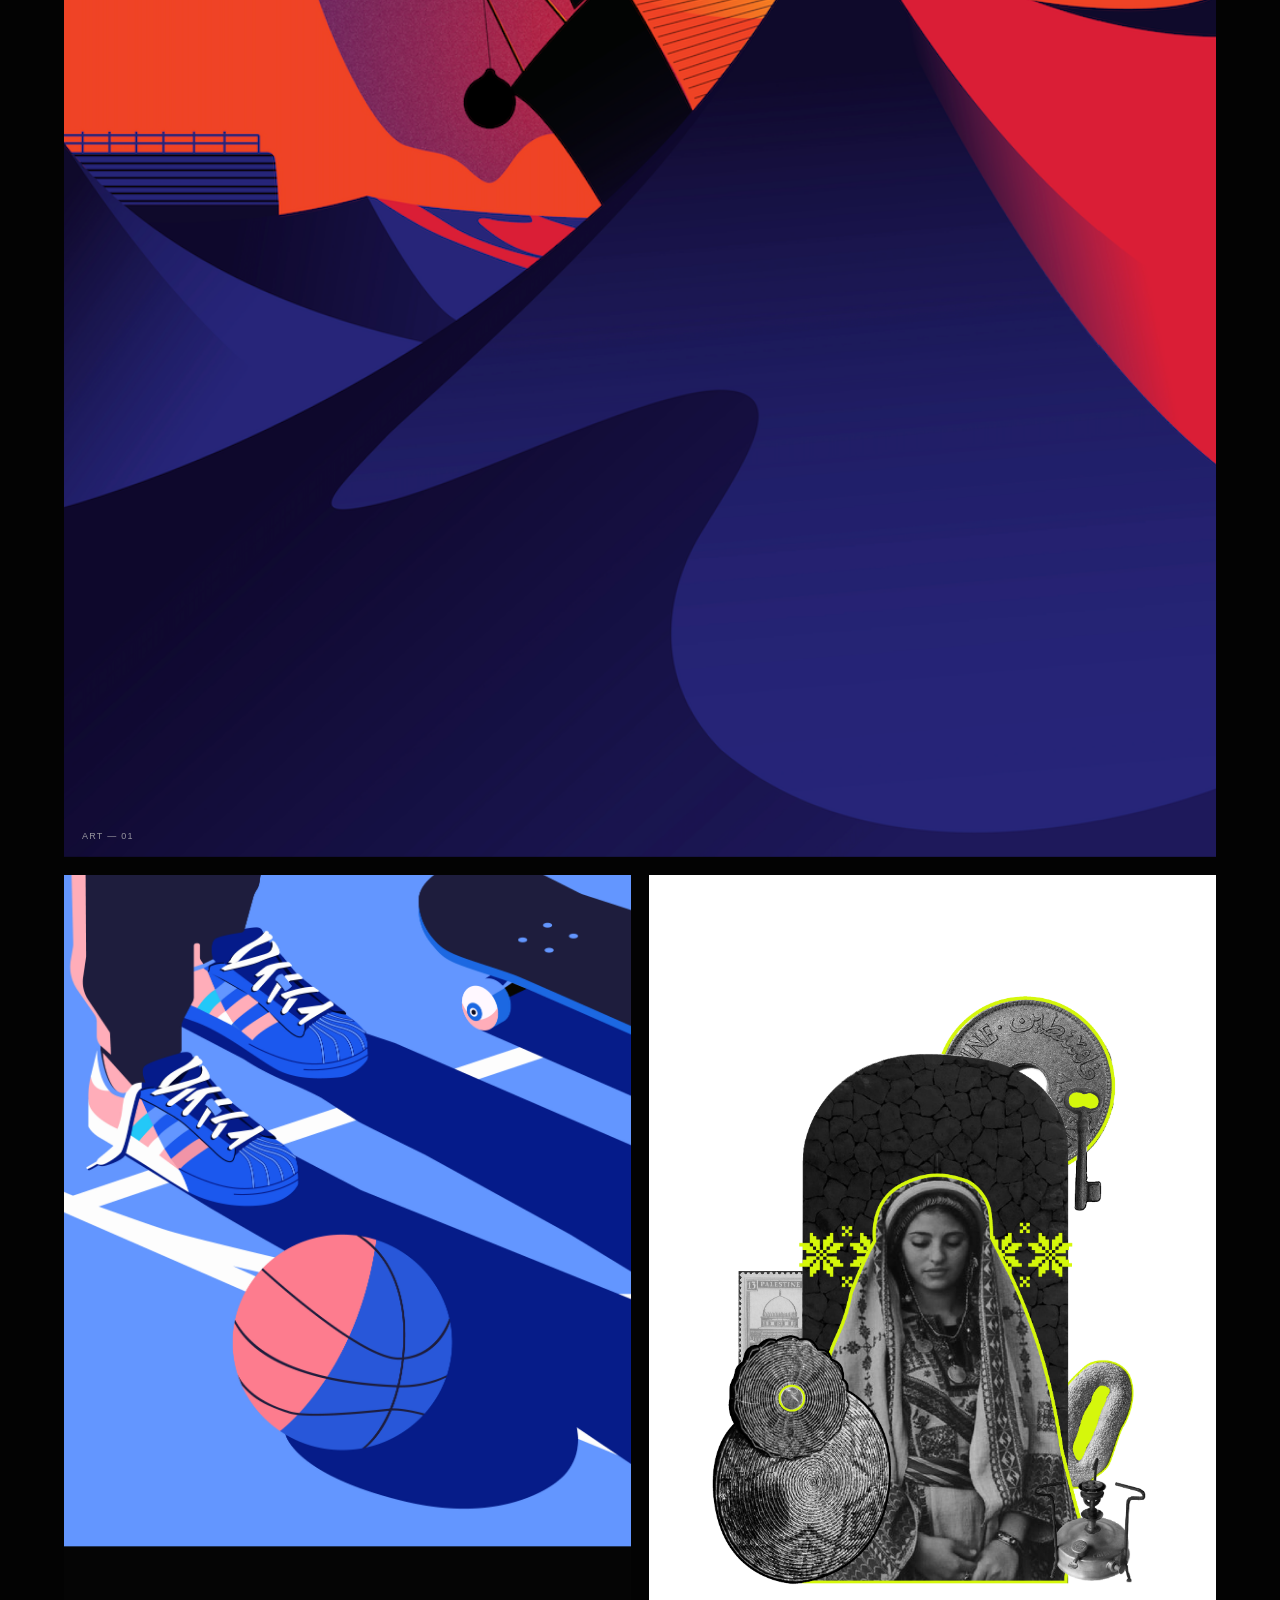
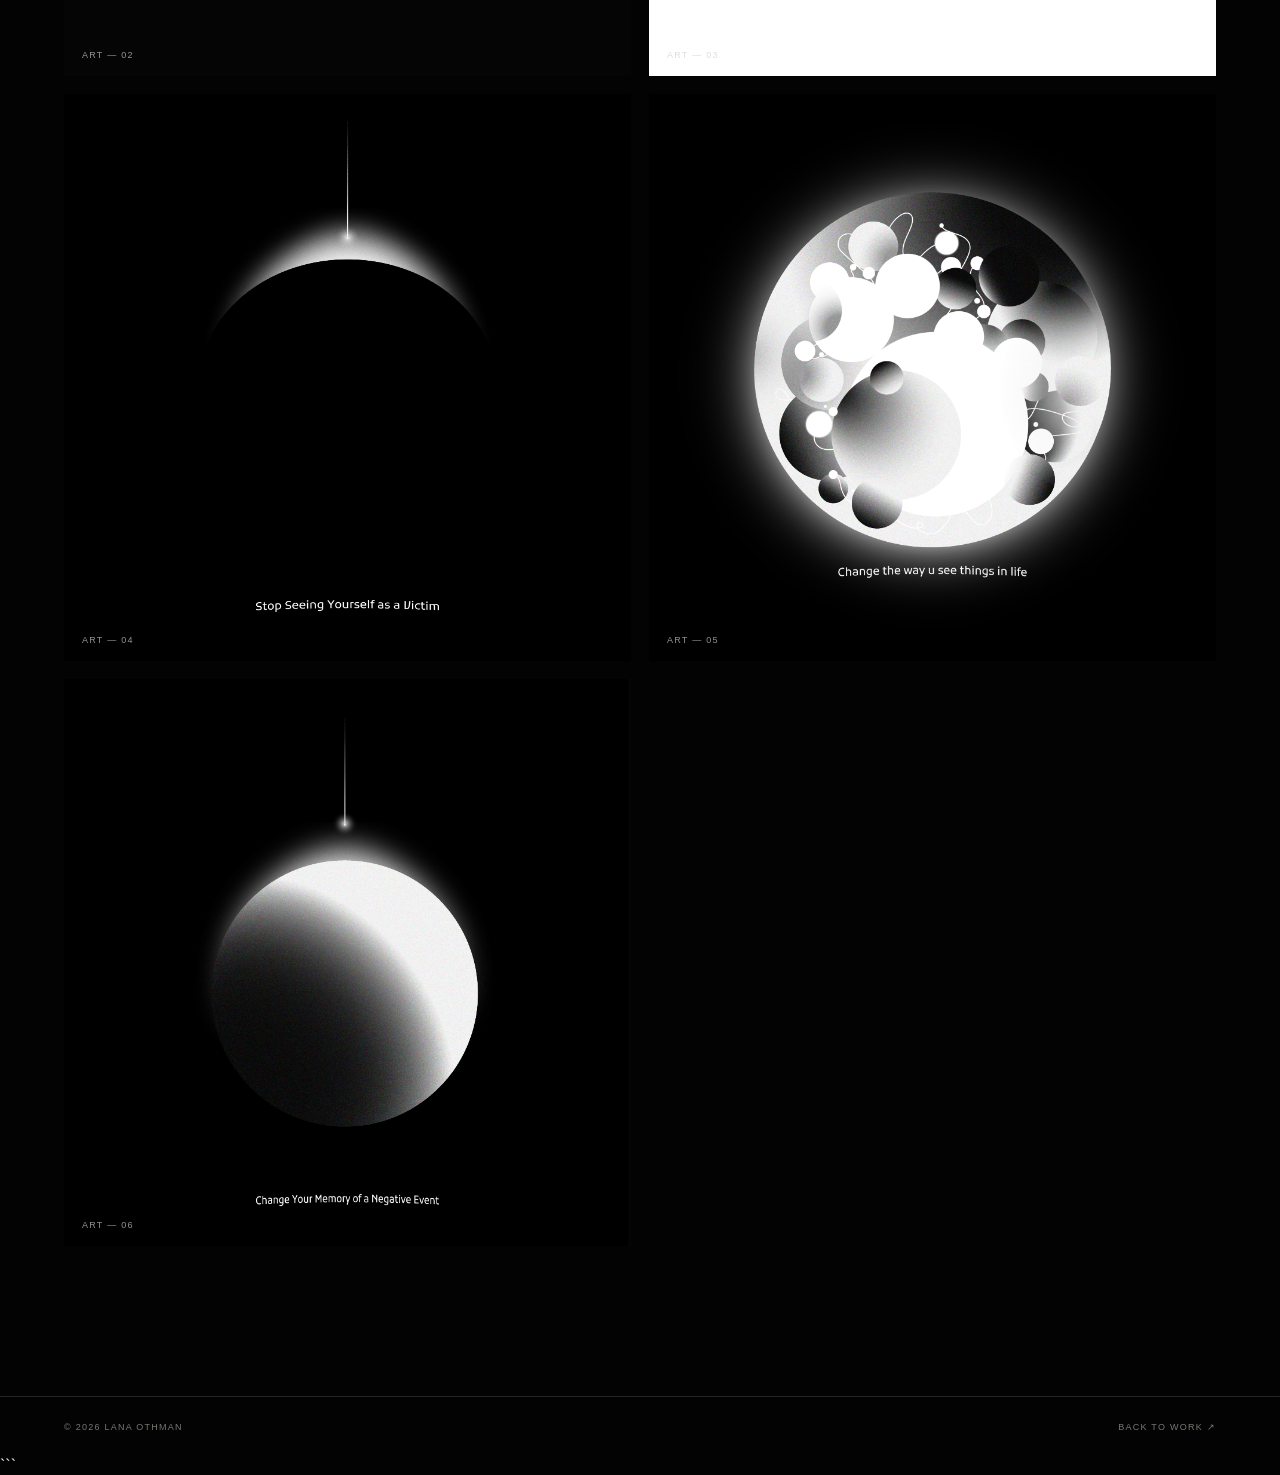
==== commit d37b72e8: "Update art.html" ====
--- a/art.html
+++ b/art.html
@@ -1,3 +1,4 @@
+```html
 <!DOCTYPE html>
 <html lang="en">
 <head>
@@ -197,41 +198,19 @@
       background:#050505;
     }
 
-    figure::after{
-      content:"";
-      position:absolute;
-      inset:0;
-      background:rgba(0,0,0,.90);
-      z-index:2;
-      pointer-events:none;
-      transition:background .7s ease;
-    }
-
     figure img{
       position:relative;
       z-index:1;
       display:block;
       width:100%;
       height:auto;
-      filter:
-        brightness(.72)
-        saturate(.55)
-        contrast(1.03);
+      filter:none;
       transform:scale(1.001);
       transition:
-        transform .9s cubic-bezier(.2,.7,.2,1),
-        filter .9s cubic-bezier(.2,.7,.2,1);
-    }
-
-    figure:hover::after{
-      background:rgba(0,0,0,.76);
+        transform .9s cubic-bezier(.2,.7,.2,1);
     }
 
     figure:hover img{
-      filter:
-        brightness(.92)
-        saturate(.72)
-        contrast(1.03);
       transform:scale(1.035);
     }
 
@@ -338,19 +317,8 @@
         grid-column:auto;
       }
 
-      figure::after{
-        background:rgba(0,0,0,.90);
-      }
-
-      figure:hover::after{
-        background:rgba(0,0,0,.90);
-      }
-
       figure img{
-        filter:
-          brightness(.72)
-          saturate(.55)
-          contrast(1.03);
+        filter:none;
       }
 
       .project-footer{
@@ -472,3 +440,4 @@
 
 </body>
 </html>
+```
